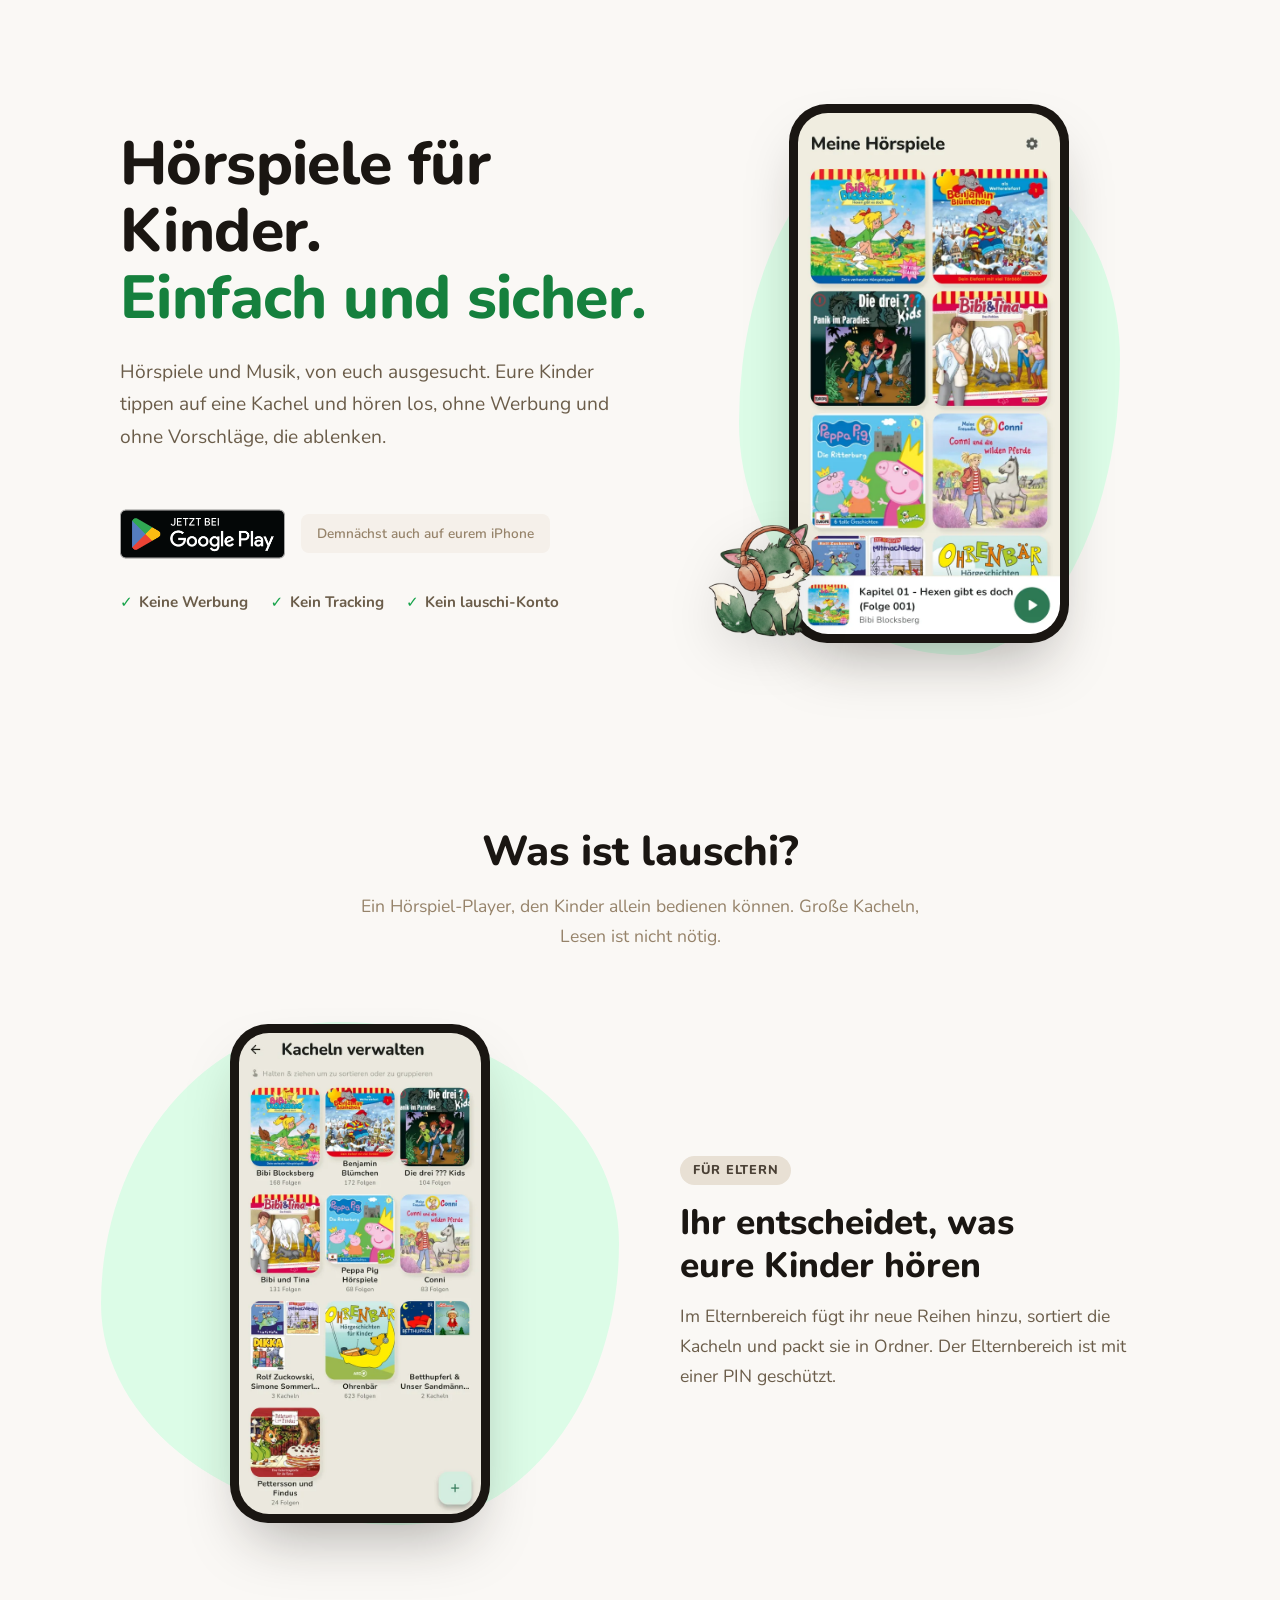
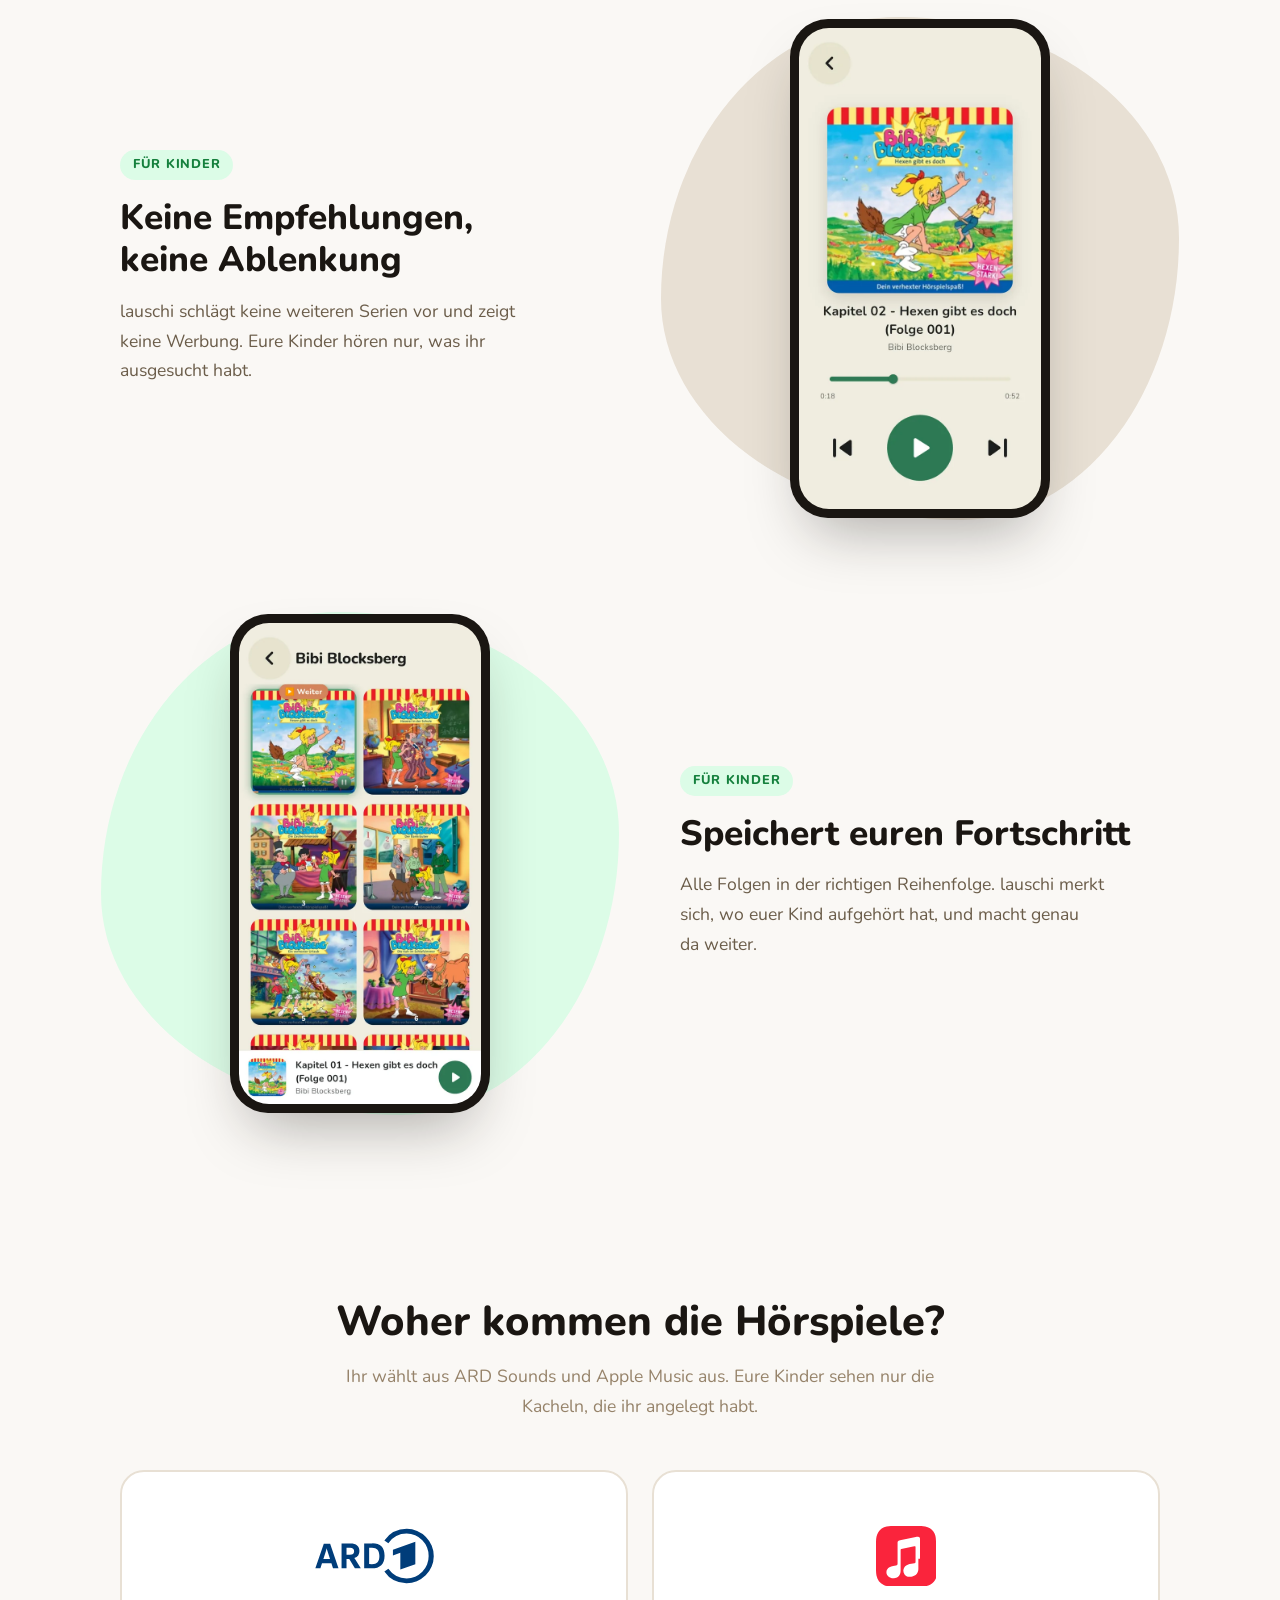
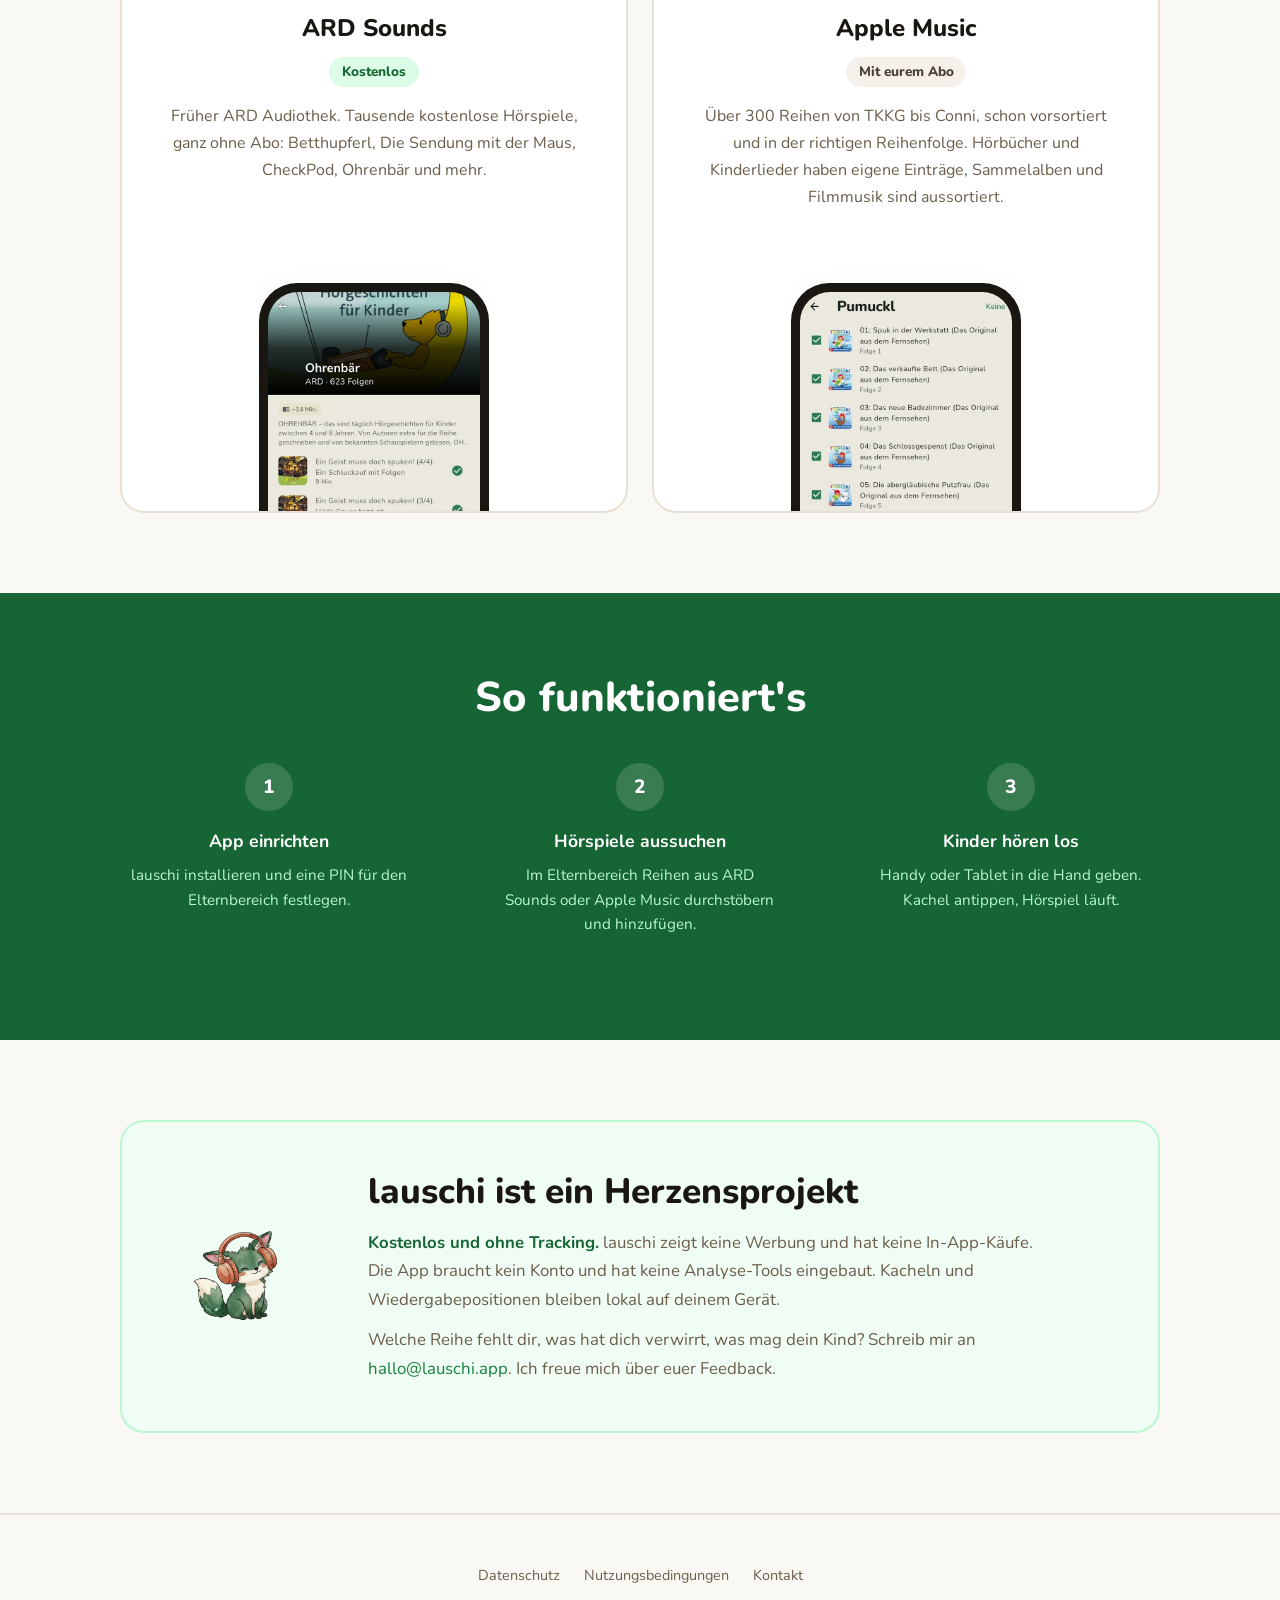
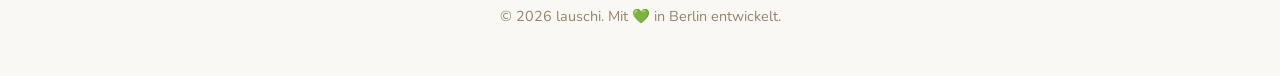
==== index.html @ b50eeb30 "Match the meta descriptions to the new hero text" ====
<!DOCTYPE html>
<html lang="de">
<head>
  <meta charset="UTF-8">
  <meta name="viewport" content="width=device-width, initial-scale=1.0">
  <meta name="color-scheme" content="light">
  <title>lauschi - Hörspiel-Player für Kinder</title>
  <meta name="description" content="lauschi ist ein Hörspiel- und Musik-Player für Kinder. Hörspiele und Musik aus ARD Sounds (früher ARD Audiothek) und Apple Music, von euch ausgesucht. Eure Kinder tippen auf eine Kachel und hören los, ohne Werbung und ohne Vorschläge, die ablenken.">
  <meta property="og:title" content="lauschi - Hörspiel-Player für Kinder">
  <meta property="og:description" content="Hörspiele und Musik, von euch ausgesucht. Eure Kinder tippen auf eine Kachel und hören los.">
  <meta property="og:image" content="https://lauschi.app/mascot.png">
  <link rel="icon" href="favicon.svg" type="image/svg+xml">
  <link rel="preload" href="/fonts/nunito-latin.woff2" as="font" type="font/woff2" crossorigin>
  <style>
    /* Nunito (SIL Open Font License), self-hosted so no request goes to Google. */
    @font-face {
      font-family: 'Nunito';
      font-style: normal;
      font-weight: 400 800;
      font-display: swap;
      src: url(/fonts/nunito-latin-ext.woff2) format('woff2');
      unicode-range: U+0100-02BA, U+02BD-02C5, U+02C7-02CC, U+02CE-02D7, U+02DD-02FF, U+0304, U+0308, U+0329, U+1D00-1DBF, U+1E00-1E9F, U+1EF2-1EFF, U+2020, U+20A0-20AB, U+20AD-20C4, U+2113, U+2C60-2C7F, U+A720-A7FF;
    }
    @font-face {
      font-family: 'Nunito';
      font-style: normal;
      font-weight: 400 800;
      font-display: swap;
      src: url(/fonts/nunito-latin.woff2) format('woff2');
      unicode-range: U+0000-00FF, U+0131, U+0152-0153, U+02BB-02BC, U+02C6, U+02DA, U+02DC, U+0304, U+0308, U+0329, U+2000-206F, U+20AC, U+2122, U+2191, U+2193, U+2212, U+2215, U+FEFF, U+FFFD;
    }
  </style>
  <style>
    :root {
      --green-50: #f0fdf4;
      --green-100: #dcfce7;
      --green-200: #bbf7d0;
      --green-500: #22c55e;
      --green-600: #16a34a;
      --green-700: #15803d;
      --green-800: #166534;
      --green-900: #14532d;
      --sand-50: #faf8f5;
      --sand-100: #f5f0ea;
      --sand-200: #e8e0d4;
      --sand-300: #d4c8b8;
      --sand-400: #b8a890;
      --sand-500: #96836a;
      --sand-600: #6b5d4a;
      --sand-700: #4a4035;
      --sand-800: #2d2620;
      --sand-900: #1a1612;
      --accent: #c47a4a;
      --font: 'Nunito', system-ui, sans-serif;
      --max-w: 68rem;
      --space-sm: 1rem;
      --space-md: 1.5rem;
      --space-lg: 3rem;
      --space-xl: 5rem;
      --space-2xl: 8rem;
      --radius-card: 24px;
      --shadow-phone: 0 30px 60px -20px rgba(26, 22, 18, 0.35);
    }

    *, *::before, *::after { box-sizing: border-box; margin: 0; padding: 0; }
    html { scroll-behavior: smooth; }

    @media (prefers-reduced-motion: reduce) {
      html { scroll-behavior: auto; }
      *, *::before, *::after { transition-duration: 0.01ms !important; animation: none !important; }
    }

    body {
      font-family: var(--font);
      color: var(--sand-800);
      background: var(--sand-50);
      line-height: 1.7;
      -webkit-font-smoothing: antialiased;
      overflow-x: hidden;
    }

    h1, h2, h3 { text-wrap: balance; }
    p, li { text-wrap: pretty; }
    a { color: var(--green-700); text-decoration: none; }
    a:hover { text-decoration: underline; }
    a:focus-visible { outline: 3px solid var(--green-500); outline-offset: 3px; border-radius: 8px; }

    section {
      max-width: var(--max-w);
      margin-inline: auto;
      padding: var(--space-xl) var(--space-md);
    }
    section > h2, .centered > h2, .how-section h2 {
      font-size: clamp(1.8rem, 4vw, 2.6rem);
      line-height: 1.2;
      color: var(--sand-900);
      margin-block-end: var(--space-sm);
      font-weight: 800;
    }
    .subtitle {
      color: var(--sand-500);
      font-size: 1.1rem;
      max-inline-size: 38rem;
      margin-block-end: var(--space-lg);
    }
    .centered { text-align: center; }
    .centered .subtitle { margin-inline: auto; }

    /* --- PHONE --- */
    /* A screenshot in a dark bezel, sitting on a soft blob in the palette. */
    .shot {
      position: relative;
      display: grid;
      place-items: center;
      padding-block: var(--space-md);
    }
    .shot::before {
      content: '';
      position: absolute;
      inset: 4% -4%;
      background: var(--blob, var(--green-100));
      border-radius: 46% 54% 42% 58% / 56% 44% 56% 44%;
    }
    .phone {
      position: relative;
      width: var(--phone-w, 260px);
      padding: 9px;
      background: var(--sand-900);
      border-radius: 38px;
      box-shadow: var(--shadow-phone);
    }
    .phone img {
      display: block;
      width: 100%;
      height: auto;
      border-radius: 30px;
    }

    /* --- HERO --- */
    .hero {
      max-width: var(--max-w);
      margin-inline: auto;
      padding: var(--space-xl) var(--space-md);
      display: grid;
      grid-template-columns: 1.15fr 1fr;
      gap: var(--space-lg);
      align-items: center;
    }
    .hero-text h1 {
      font-size: clamp(2.4rem, 5.5vw, 3.8rem);
      line-height: 1.1;
      color: var(--sand-900);
      margin-block-end: var(--space-md);
      font-weight: 800;
      letter-spacing: -0.01em;
    }
    .hero-text h1 em {
      font-style: normal;
      color: var(--green-700);
    }
    .hero-text p {
      font-size: 1.2rem;
      color: var(--sand-600);
      max-inline-size: 32rem;
      margin-block-end: var(--space-lg);
    }
    .hero-actions {
      display: flex;
      gap: var(--space-sm);
      flex-wrap: wrap;
      align-items: center;
    }
    .store-badge img { height: 64px; display: block; }
    .badge-coming {
      display: inline-flex;
      align-items: center;
      padding: 0.5rem 1rem;
      border-radius: 8px;
      background: var(--sand-100);
      color: var(--sand-500);
      font-size: 0.85rem;
      font-weight: 600;
    }
    .trust {
      display: flex;
      flex-wrap: wrap;
      gap: 0.4rem 1.4rem;
      list-style: none;
      margin-block-start: var(--space-md);
      font-size: 0.95rem;
      font-weight: 700;
      color: var(--sand-600);
    }
    .trust li::before {
      content: '✓';
      color: var(--green-600);
      margin-inline-end: 0.4rem;
      font-weight: 800;
    }
    .hero-visual {
      --phone-w: 280px;
      justify-self: center;
      position: relative;
    }
    .hero-visual .shot::before { inset: 8% -18% 2%; }
    .hero-mascot {
      position: absolute;
      width: 190px;
      left: -110px;
      bottom: -10px;
      filter: drop-shadow(0 16px 24px rgba(0,0,0,0.12));
    }

    /* --- FEATURE ROWS --- */
    .rows { display: grid; gap: var(--space-lg); }
    .row {
      display: grid;
      grid-template-columns: 1fr 1fr;
      gap: var(--space-xl);
      align-items: center;
    }
    .row:nth-child(even) .shot { order: 2; }
    .row:nth-child(2) { --blob: var(--sand-200); }
    .tag {
      display: inline-block;
      font-size: 0.8rem;
      font-weight: 800;
      letter-spacing: 0.06em;
      text-transform: uppercase;
      color: var(--green-700);
      background: var(--green-100);
      padding: 0.25rem 0.8rem;
      border-radius: 50px;
      margin-block-end: var(--space-sm);
    }
    .tag.parents { color: var(--sand-700); background: var(--sand-200); }
    .row h3 {
      font-size: clamp(1.6rem, 3.2vw, 2.2rem);
      line-height: 1.2;
      font-weight: 800;
      color: var(--sand-900);
      margin-block-end: var(--space-sm);
    }
    .row p {
      font-size: 1.1rem;
      color: var(--sand-600);
      max-inline-size: 28rem;
    }

    @supports (animation-timeline: view()) {
      @media (prefers-reduced-motion: no-preference) {
        .row .phone {
          animation: rise linear both;
          animation-timeline: view();
          animation-range: entry 0% cover 35%;
        }
        @keyframes rise {
          from { opacity: 0; transform: translateY(60px) rotate(var(--tilt, -3deg)); }
          to { opacity: 1; transform: none; }
        }
        .row:nth-child(even) .phone { --tilt: 3deg; }
      }
    }

    /* --- SOURCES --- */
    .sources {
      display: grid;
      grid-template-columns: repeat(auto-fit, minmax(min(100%, 22rem), 1fr));
      gap: var(--space-md);
    }
    .source {
      display: flex;
      flex-direction: column;
      align-items: center;
      text-align: center;
      background: white;
      border: 2px solid var(--sand-200);
      border-radius: var(--radius-card);
      padding: var(--space-lg) var(--space-md) 0;
      overflow: hidden;
      transition: border-color 0.2s, box-shadow 0.2s;
    }
    .source:hover {
      border-color: var(--green-200);
      box-shadow: 0 12px 32px rgba(0,0,0,0.05);
    }
    .source-logo {
      height: 72px;
      display: grid;
      place-items: center;
      margin-block-end: var(--space-sm);
    }
    .source h3 {
      font-size: 1.5rem;
      font-weight: 800;
      color: var(--sand-900);
      margin-block-end: 0.5rem;
    }
    .pill {
      display: inline-block;
      font-size: 0.85rem;
      font-weight: 800;
      padding: 0.2rem 0.8rem;
      border-radius: 50px;
      margin-block-end: var(--space-sm);
      color: var(--green-800);
      background: var(--green-100);
    }
    .pill.subscription { color: var(--sand-700); background: var(--sand-100); }
    .source p {
      color: var(--sand-600);
      max-inline-size: 26rem;
    }
    /* The top of a phone peeks out of the card's bottom edge. */
    .peek {
      --phone-w: 230px;
      margin-block-start: auto;
      padding-block-start: var(--space-lg);
      height: 300px;
      overflow: hidden;
    }
    .peek .phone {
      border-radius: 38px 38px 0 0;
      padding-block-end: 0;
      transform: translateY(24px);
      transition: transform 0.35s cubic-bezier(.2,.8,.2,1);
    }
    .peek .phone img { border-radius: 30px 30px 0 0; }
    .source:hover .peek .phone { transform: translateY(0); }

    /* --- HOW IT WORKS --- */
    .how-section {
      background: var(--green-800);
      color: var(--green-100);
      padding: var(--space-xl) var(--space-md);
    }
    .how-section .inner {
      max-width: var(--max-w);
      margin-inline: auto;
    }
    .how-section h2 { color: white; }
    .how-section .subtitle { color: var(--green-200); }
    .steps {
      display: grid;
      grid-template-columns: repeat(auto-fit, minmax(min(100%, 14rem), 1fr));
      gap: var(--space-md);
      list-style: none;
    }
    .step {
      text-align: center;
      padding: var(--space-md);
    }
    .step-number {
      display: inline-flex;
      align-items: center;
      justify-content: center;
      width: 48px;
      height: 48px;
      border-radius: 50%;
      background: rgba(255,255,255,0.15);
      color: white;
      font-weight: 800;
      font-size: 1.2rem;
      margin-block-end: var(--space-sm);
    }
    .step h3 {
      color: white;
      font-size: 1.1rem;
      font-weight: 700;
      margin-block-end: 0.4rem;
    }
    .step p {
      font-size: 0.95rem;
      color: var(--green-200);
      line-height: 1.6;
    }

    /* --- CLOSING --- */
    .closing {
      display: grid;
      grid-template-columns: auto 1fr;
      gap: var(--space-lg);
      align-items: center;
      background: var(--green-50);
      border: 2px solid var(--green-200);
      border-radius: var(--radius-card);
      padding: var(--space-lg);
    }
    .closing img { width: 150px; height: auto; }
    .closing h2 {
      font-size: clamp(1.6rem, 3.5vw, 2.2rem);
      line-height: 1.2;
      font-weight: 800;
      color: var(--sand-900);
      margin-block-end: var(--space-sm);
    }
    .closing p {
      color: var(--sand-600);
      font-size: 1.05rem;
      max-inline-size: 42rem;
    }
    .closing p + p { margin-block-start: 0.75rem; }
    .closing strong { color: var(--green-800); }

    /* --- FOOTER --- */
    footer {
      border-block-start: 2px solid var(--sand-200);
      padding: var(--space-lg) var(--space-md);
      text-align: center;
      color: var(--sand-500);
      font-size: 0.9rem;
    }
    footer a { color: var(--sand-600); }
    footer .footer-links {
      display: flex;
      justify-content: center;
      gap: var(--space-md);
      margin-block-end: var(--space-sm);
      flex-wrap: wrap;
    }

    /* --- RESPONSIVE --- */
    @media (max-width: 820px) {
      .hero {
        grid-template-columns: 1fr;
        padding-block: var(--space-lg);
        text-align: center;
      }
      .hero-text p { margin-inline: auto; }
      .hero-actions, .trust { justify-content: center; }
      .hero-visual { --phone-w: 220px; }
      .hero-mascot { width: 120px; left: -64px; }
      .row { grid-template-columns: 1fr; gap: var(--space-md); text-align: center; }
      .row .shot, .row:nth-child(even) .shot { order: 0; --phone-w: 220px; }
      .row p { margin-inline: auto; }
      .closing { grid-template-columns: 1fr; justify-items: center; text-align: center; gap: var(--space-md); padding: var(--space-md); }
      .closing img { width: 110px; }
    }
  </style>
</head>
<body>

<header class="hero">
  <div class="hero-text">
    <h1>Hörspiele für Kinder.<br><em>Einfach und sicher.</em></h1>
    <p>
      Hörspiele und Musik, von euch ausgesucht. Eure Kinder tippen auf eine
      Kachel und hören los, ohne Werbung und ohne Vorschläge, die ablenken.
    </p>
    <div class="hero-actions">
      <a href="https://play.google.com/store/apps/details?id=app.lauschi.lauschi" class="store-badge" aria-label="lauschi bei Google Play herunterladen">
        <img src="google-play-badge.png" alt="Jetzt bei Google Play">
      </a>
      <span class="badge-coming">Demnächst auch auf eurem iPhone</span>
    </div>
    <ul class="trust">
      <li>Keine Werbung</li>
      <li>Kein Tracking</li>
      <li>Kein lauschi-Konto</li>
    </ul>
  </div>
  <div class="hero-visual">
    <div class="shot">
      <div class="phone">
        <img src="screenshots/01_home.webp" width="600" height="1192" alt="Die Kinderansicht von lauschi: große, bunte Kacheln mit Hörspiel-Covern">
      </div>
    </div>
    <img class="hero-mascot" src="mascot.png" alt="lauschi, ein kleiner grüner Fuchs mit Kopfhörern">
  </div>
</header>

<main>

<section>
  <div class="centered">
    <h2>Was ist lauschi?</h2>
    <p class="subtitle">
      Ein Hörspiel-Player, den Kinder allein bedienen können. Große Kacheln,
      Lesen ist nicht nötig.
    </p>
  </div>
  <div class="rows">
    <article class="row">
      <div class="shot">
        <div class="phone">
          <img src="screenshots/04_tiles.webp" width="600" height="1192" loading="lazy" alt="Der Elternbereich: Kacheln verwalten und in Ordner packen">
        </div>
      </div>
      <div>
        <span class="tag parents">Für Eltern</span>
        <h3>Ihr entscheidet, was eure Kinder hören</h3>
        <p>Im Elternbereich fügt ihr neue Reihen hinzu, sortiert die Kacheln und packt sie in Ordner. Der Elternbereich ist mit einer PIN geschützt.</p>
      </div>
    </article>
    <article class="row">
      <div class="shot">
        <div class="phone">
          <img src="screenshots/03_player.webp" width="600" height="1192" loading="lazy" alt="Der Player mit großem Cover und drei Knöpfen">
        </div>
      </div>
      <div>
        <span class="tag">Für Kinder</span>
        <h3>Keine Empfehlungen, keine Ablenkung</h3>
        <p>lauschi schlägt keine weiteren Serien vor und zeigt keine Werbung. Eure Kinder hören nur, was ihr ausgesucht habt.</p>
      </div>
    </article>
    <article class="row">
      <div class="shot">
        <div class="phone">
          <img src="screenshots/02_series.webp" width="600" height="1192" loading="lazy" alt="Die Folgen einer Reihe, in der richtigen Reihenfolge">
        </div>
      </div>
      <div>
        <span class="tag">Für Kinder</span>
        <h3>Speichert euren Fortschritt</h3>
        <p>Alle Folgen in der richtigen Reihenfolge. lauschi merkt sich, wo euer Kind aufgehört hat, und macht genau da weiter.</p>
      </div>
    </article>
  </div>
</section>

<section>
  <div class="centered">
    <h2>Woher kommen die Hörspiele?</h2>
    <p class="subtitle">
      Ihr wählt aus ARD Sounds und Apple Music aus. Eure Kinder sehen nur die Kacheln, die ihr angelegt habt.
    </p>
  </div>
  <div class="sources">
    <article class="source">
      <div class="source-logo"><img src="icons/ard-sounds.svg" alt="" width="130" height="72"></div>
      <h3>ARD Sounds</h3>
      <span class="pill">Kostenlos</span>
      <p>Früher ARD Audiothek. Tausende kostenlose Hörspiele, ganz ohne Abo: Betthupferl, Die Sendung mit der Maus, CheckPod, Ohrenbär und mehr.</p>
      <div class="peek">
        <div class="phone">
          <img src="screenshots/06_ard.webp" width="600" height="1192" loading="lazy" alt="Eine Sendung aus ARD Sounds mit ihren Folgen">
        </div>
      </div>
    </article>
    <article class="source">
      <div class="source-logo"><img src="icons/apple-music.svg" alt="" width="60" height="60"></div>
      <h3>Apple Music</h3>
      <span class="pill subscription">Mit eurem Abo</span>
      <p>Über 300 Reihen von TKKG bis Conni, schon vorsortiert und in der richtigen Reihenfolge. Hörbücher und Kinderlieder haben eigene Einträge, Sammelalben und Filmmusik sind aussortiert.</p>
      <div class="peek">
        <div class="phone">
          <img src="screenshots/05_detail.webp" width="600" height="1192" loading="lazy" alt="Pumuckl aus dem Katalog, alle Folgen schon nummeriert">
        </div>
      </div>
    </article>
  </div>
</section>

<div class="how-section">
  <div class="inner centered">
    <h2>So funktioniert's</h2>
    <ol class="steps">
      <li class="step">
        <div class="step-number">1</div>
        <h3>App einrichten</h3>
        <p>lauschi installieren und eine PIN für den Elternbereich festlegen.</p>
      </li>
      <li class="step">
        <div class="step-number">2</div>
        <h3>Hörspiele aussuchen</h3>
        <p>Im Elternbereich Reihen aus ARD Sounds oder Apple Music durchstöbern und hinzufügen.</p>
      </li>
      <li class="step">
        <div class="step-number">3</div>
        <h3>Kinder hören los</h3>
        <p>Handy oder Tablet in die Hand geben. Kachel antippen, Hörspiel läuft.</p>
      </li>
    </ol>
  </div>
</div>

<section>
  <div class="closing">
    <img src="mascot.png" alt="" width="150" height="150" loading="lazy">
    <div>
      <h2>lauschi ist ein Herzensprojekt</h2>
      <p>
        <strong>Kostenlos und ohne Tracking.</strong> lauschi zeigt keine Werbung
        und hat keine In-App-Käufe. Die App braucht kein Konto und hat keine
        Analyse-Tools eingebaut. Kacheln und Wiedergabepositionen bleiben lokal
        auf deinem Gerät.
      </p>
      <p>
        Welche Reihe fehlt dir, was hat dich verwirrt, was mag dein Kind?
        Schreib mir an <a href="mailto:hallo@lauschi.app?subject=Feedback%20zu%20lauschi">hallo@lauschi.app</a>.
        Ich freue mich über euer Feedback.
      </p>
    </div>
  </div>
</section>

</main>

<footer>
  <div class="footer-links">
    <a href="/privacy">Datenschutz</a>
    <a href="/terms">Nutzungsbedingungen</a>
    <a href="mailto:hallo@lauschi.app">Kontakt</a>
  </div>
  <p>&copy; 2026 lauschi. Mit 💚 in Berlin entwickelt.</p>
</footer>

</body>
</html>
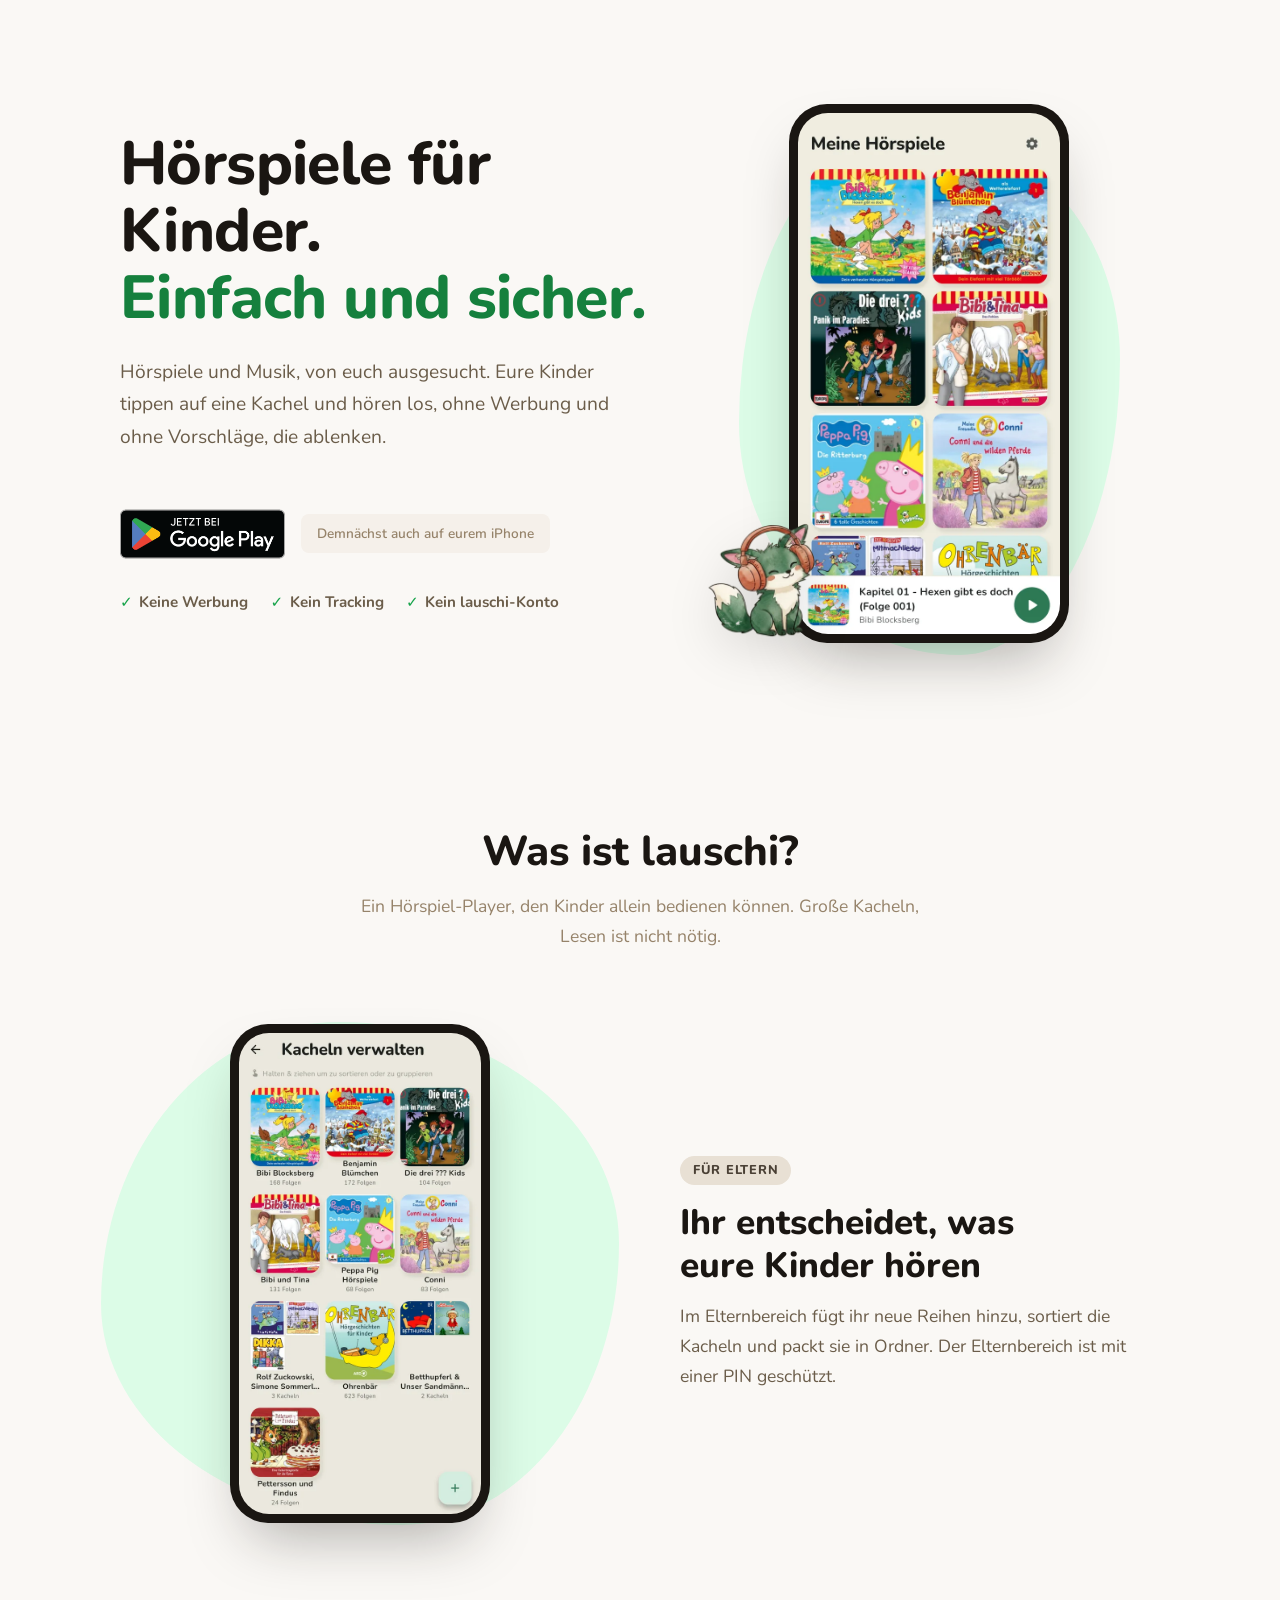
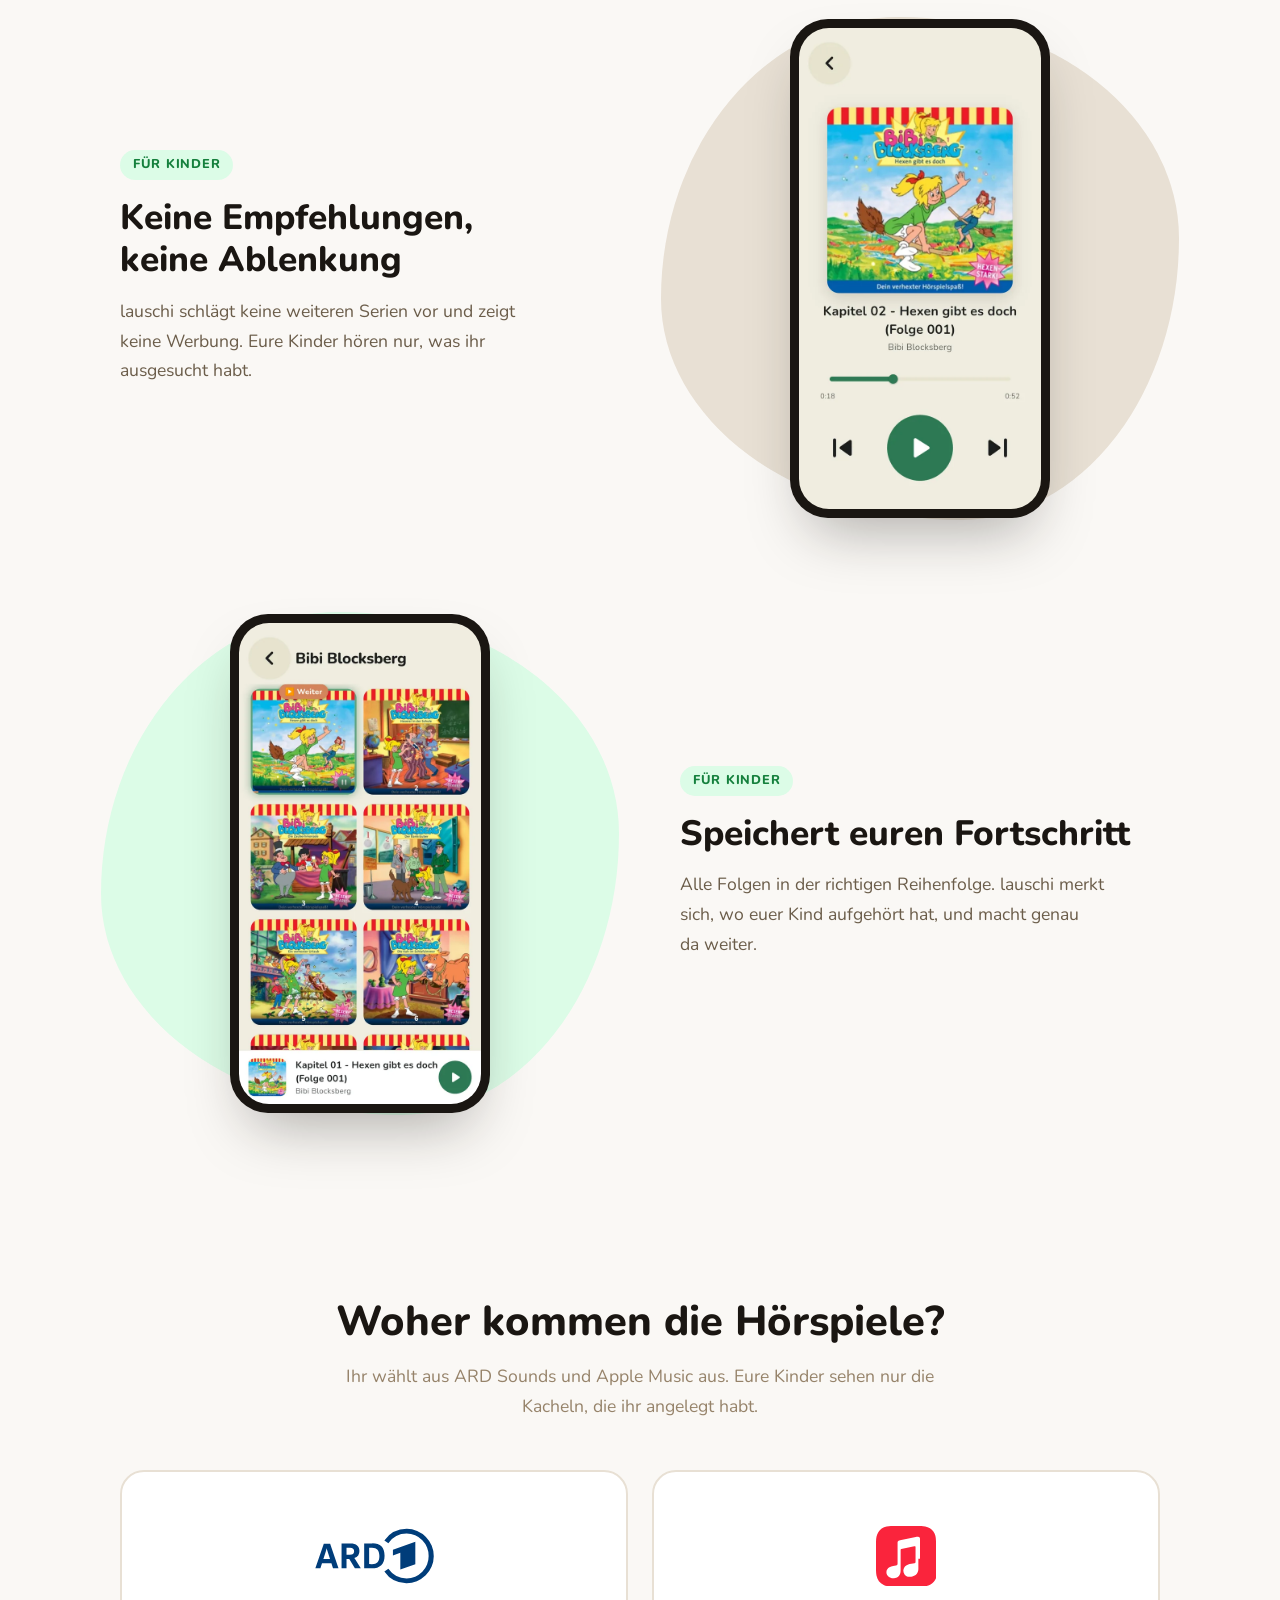
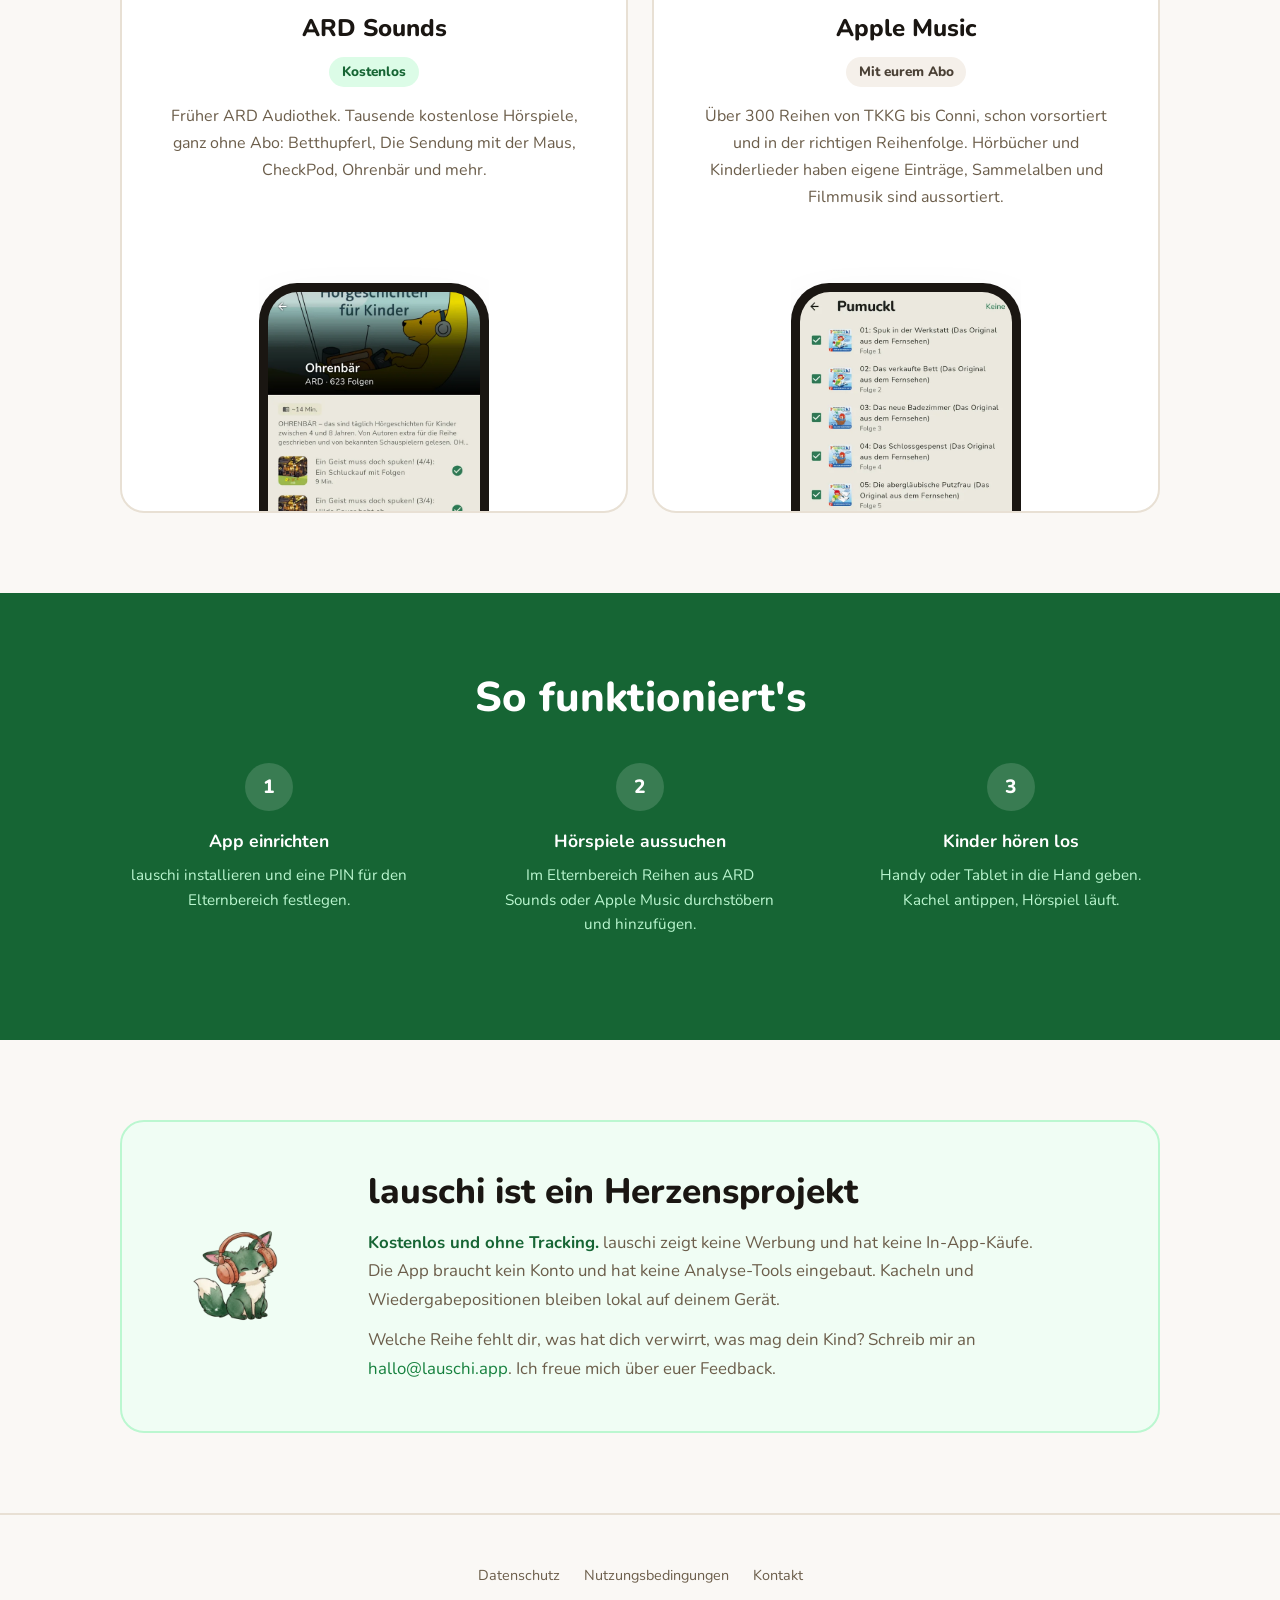
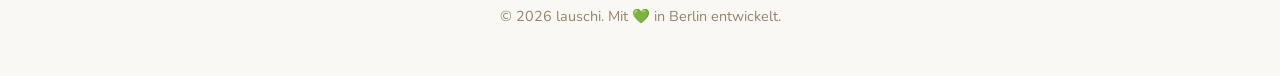
==== commit ce7e8a71: "perf: Serve a 400px WebP mascot and give images their dimensions The mascot was the 1024px PNG at 49" ====
--- a/index.html
+++ b/index.html
@@ -206,6 +206,7 @@
     .hero-mascot {
       position: absolute;
       width: 190px;
+      height: auto;
       left: -110px;
       bottom: -10px;
       filter: drop-shadow(0 16px 24px rgba(0,0,0,0.12));
@@ -449,7 +450,7 @@
     </p>
     <div class="hero-actions">
       <a href="https://play.google.com/store/apps/details?id=app.lauschi.lauschi" class="store-badge" aria-label="lauschi bei Google Play herunterladen">
-        <img src="google-play-badge.png" alt="Jetzt bei Google Play">
+        <img src="google-play-badge.png" width="165" height="64" alt="Jetzt bei Google Play">
       </a>
       <span class="badge-coming">Demnächst auch auf eurem iPhone</span>
     </div>
@@ -462,10 +463,10 @@
   <div class="hero-visual">
     <div class="shot">
       <div class="phone">
-        <img src="screenshots/01_home.webp" width="600" height="1192" alt="Die Kinderansicht von lauschi: große, bunte Kacheln mit Hörspiel-Covern">
+        <img src="screenshots/01_home.webp" width="600" height="1192" fetchpriority="high" alt="Die Kinderansicht von lauschi: große, bunte Kacheln mit Hörspiel-Covern">
       </div>
     </div>
-    <img class="hero-mascot" src="mascot.png" alt="lauschi, ein kleiner grüner Fuchs mit Kopfhörern">
+    <img class="hero-mascot" src="mascot.webp" width="400" height="400" alt="lauschi, ein kleiner grüner Fuchs mit Kopfhörern">
   </div>
 </header>
 
@@ -577,7 +578,7 @@
 
 <section>
   <div class="closing">
-    <img src="mascot.png" alt="" width="150" height="150" loading="lazy">
+    <img src="mascot.webp" alt="" width="400" height="400" loading="lazy">
     <div>
       <h2>lauschi ist ein Herzensprojekt</h2>
       <p>
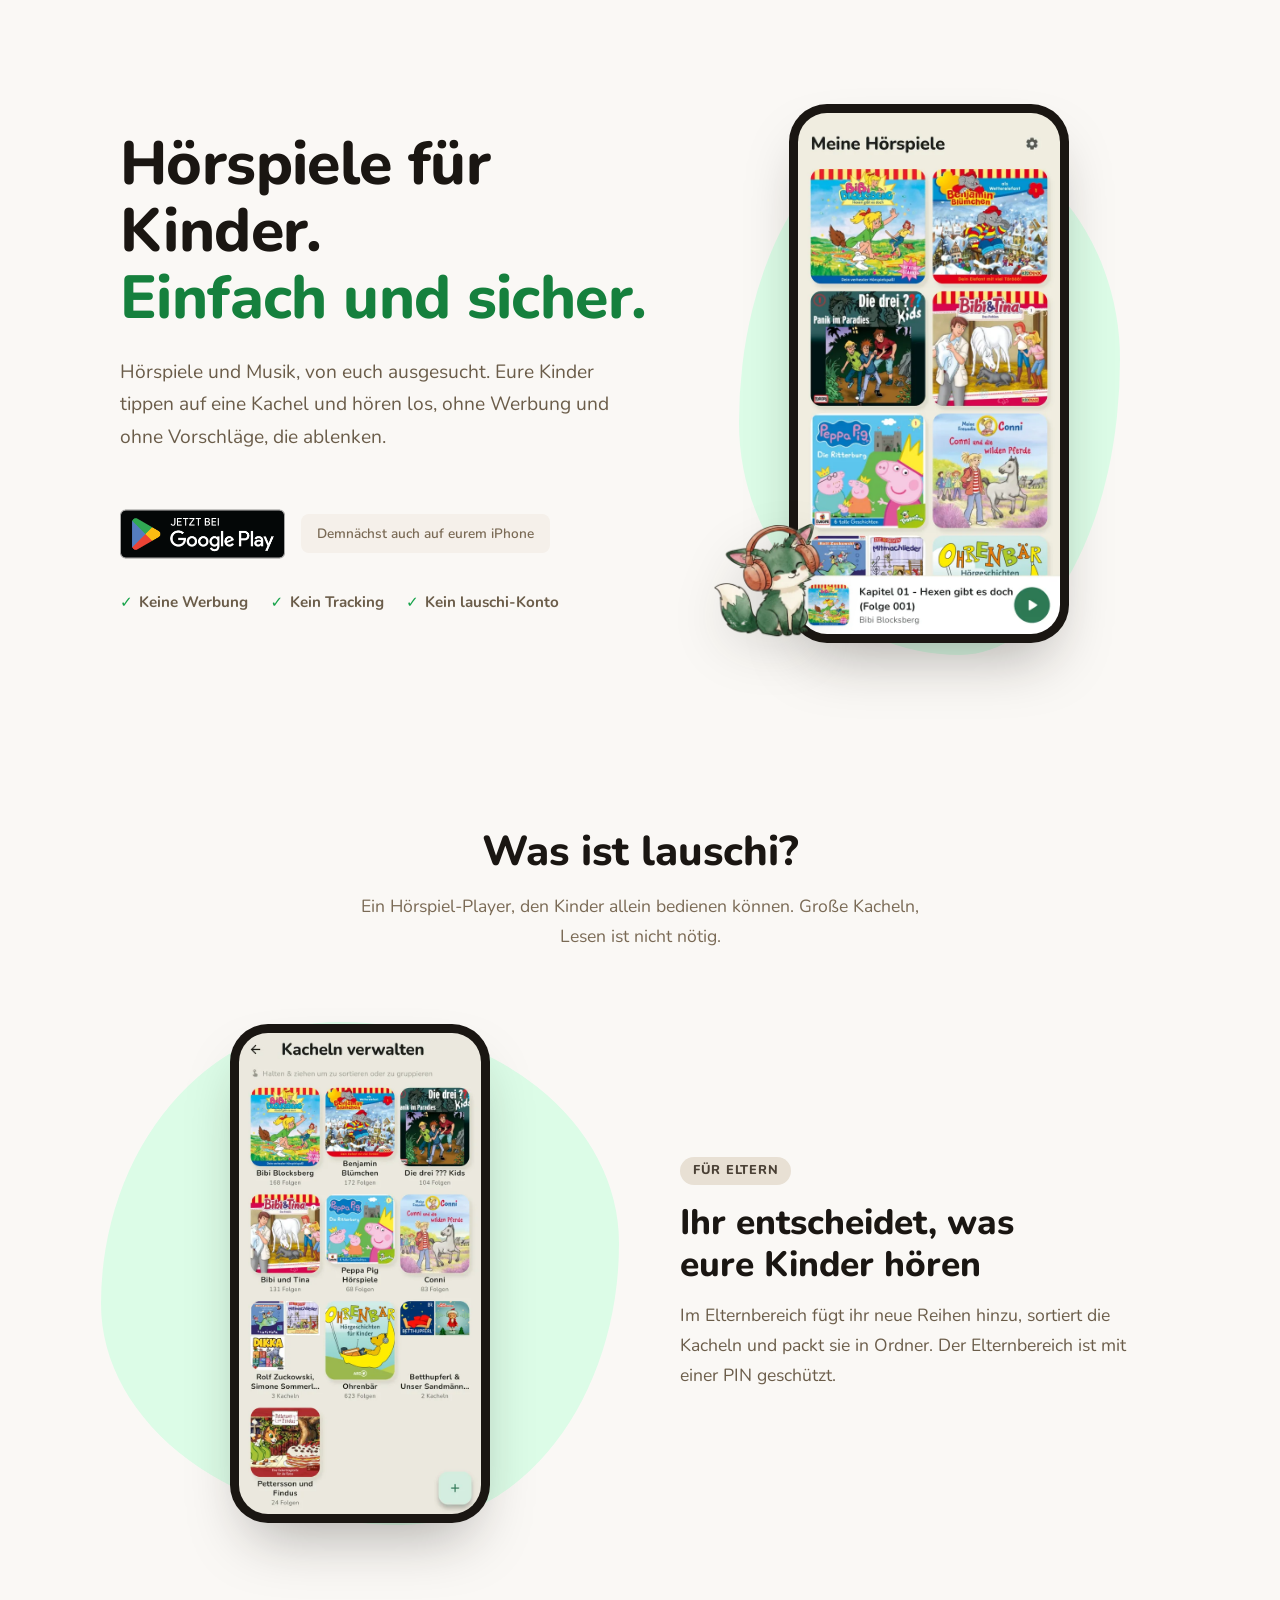
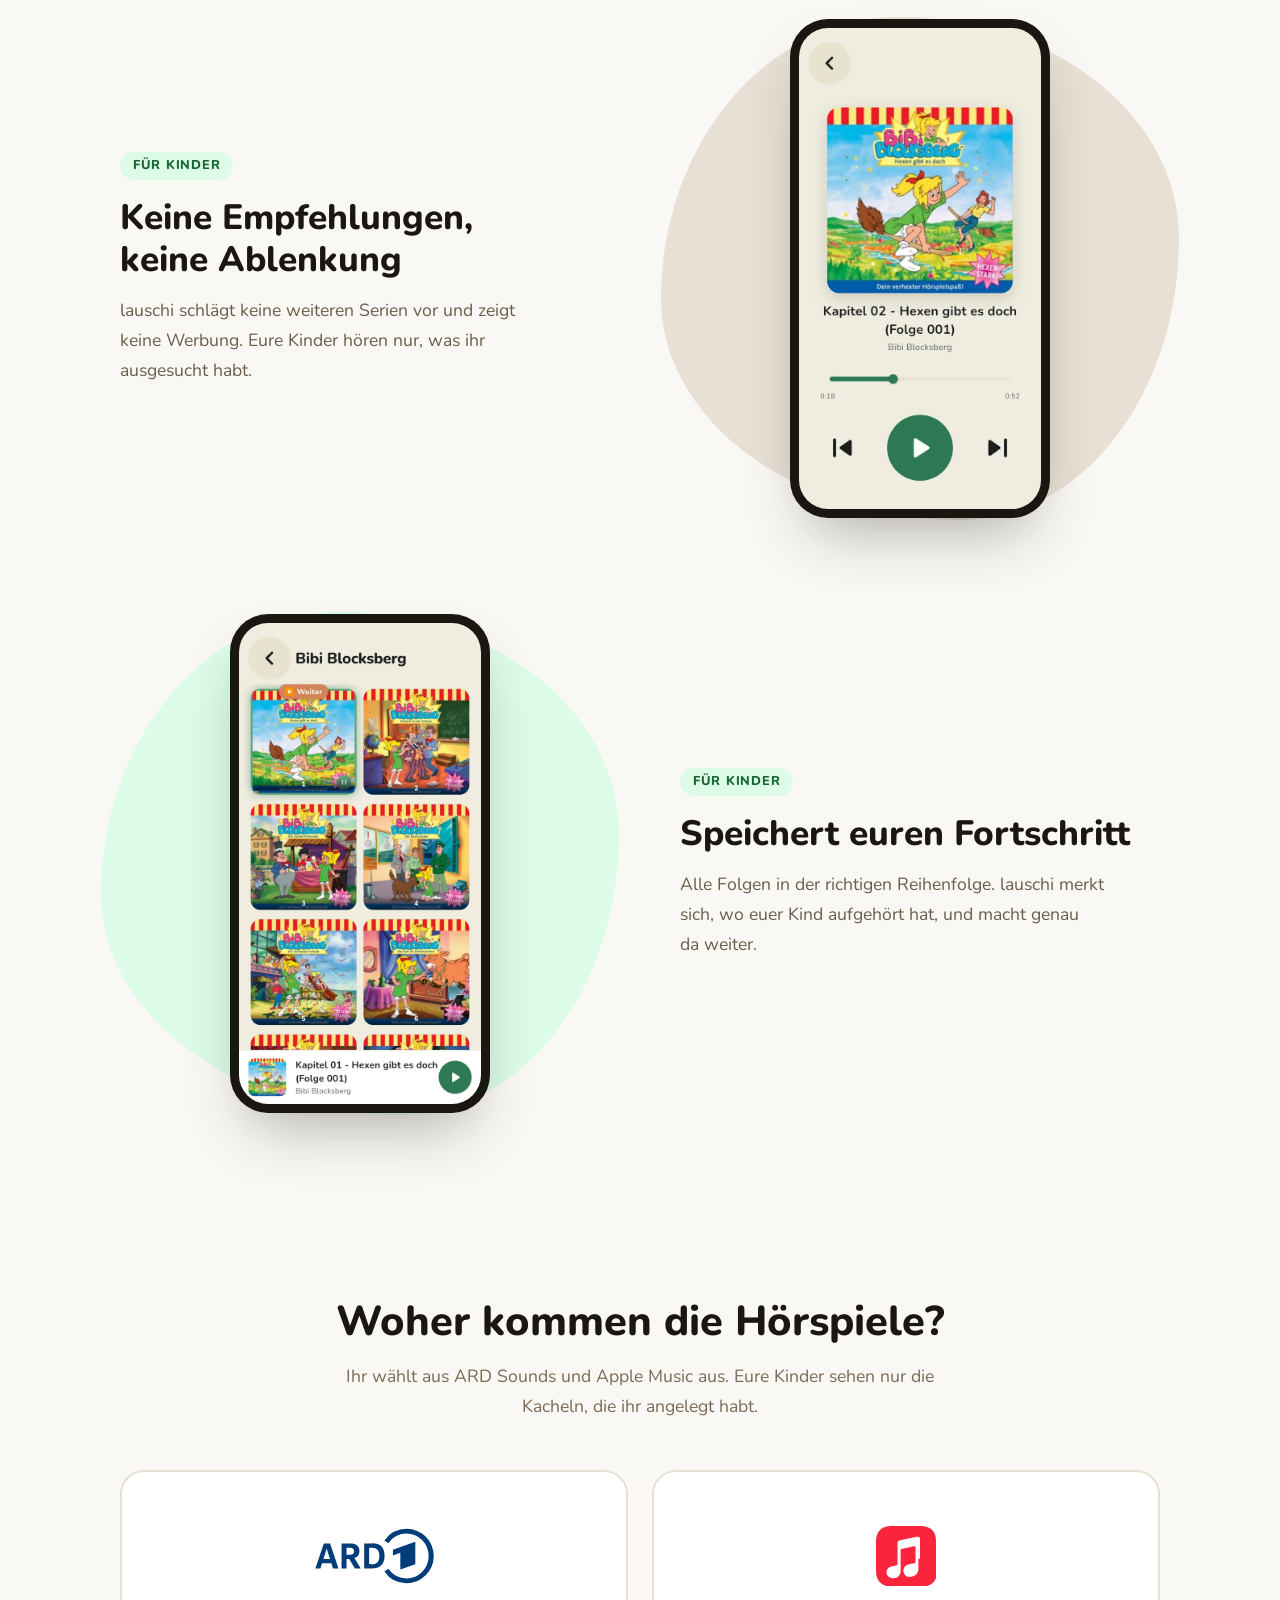
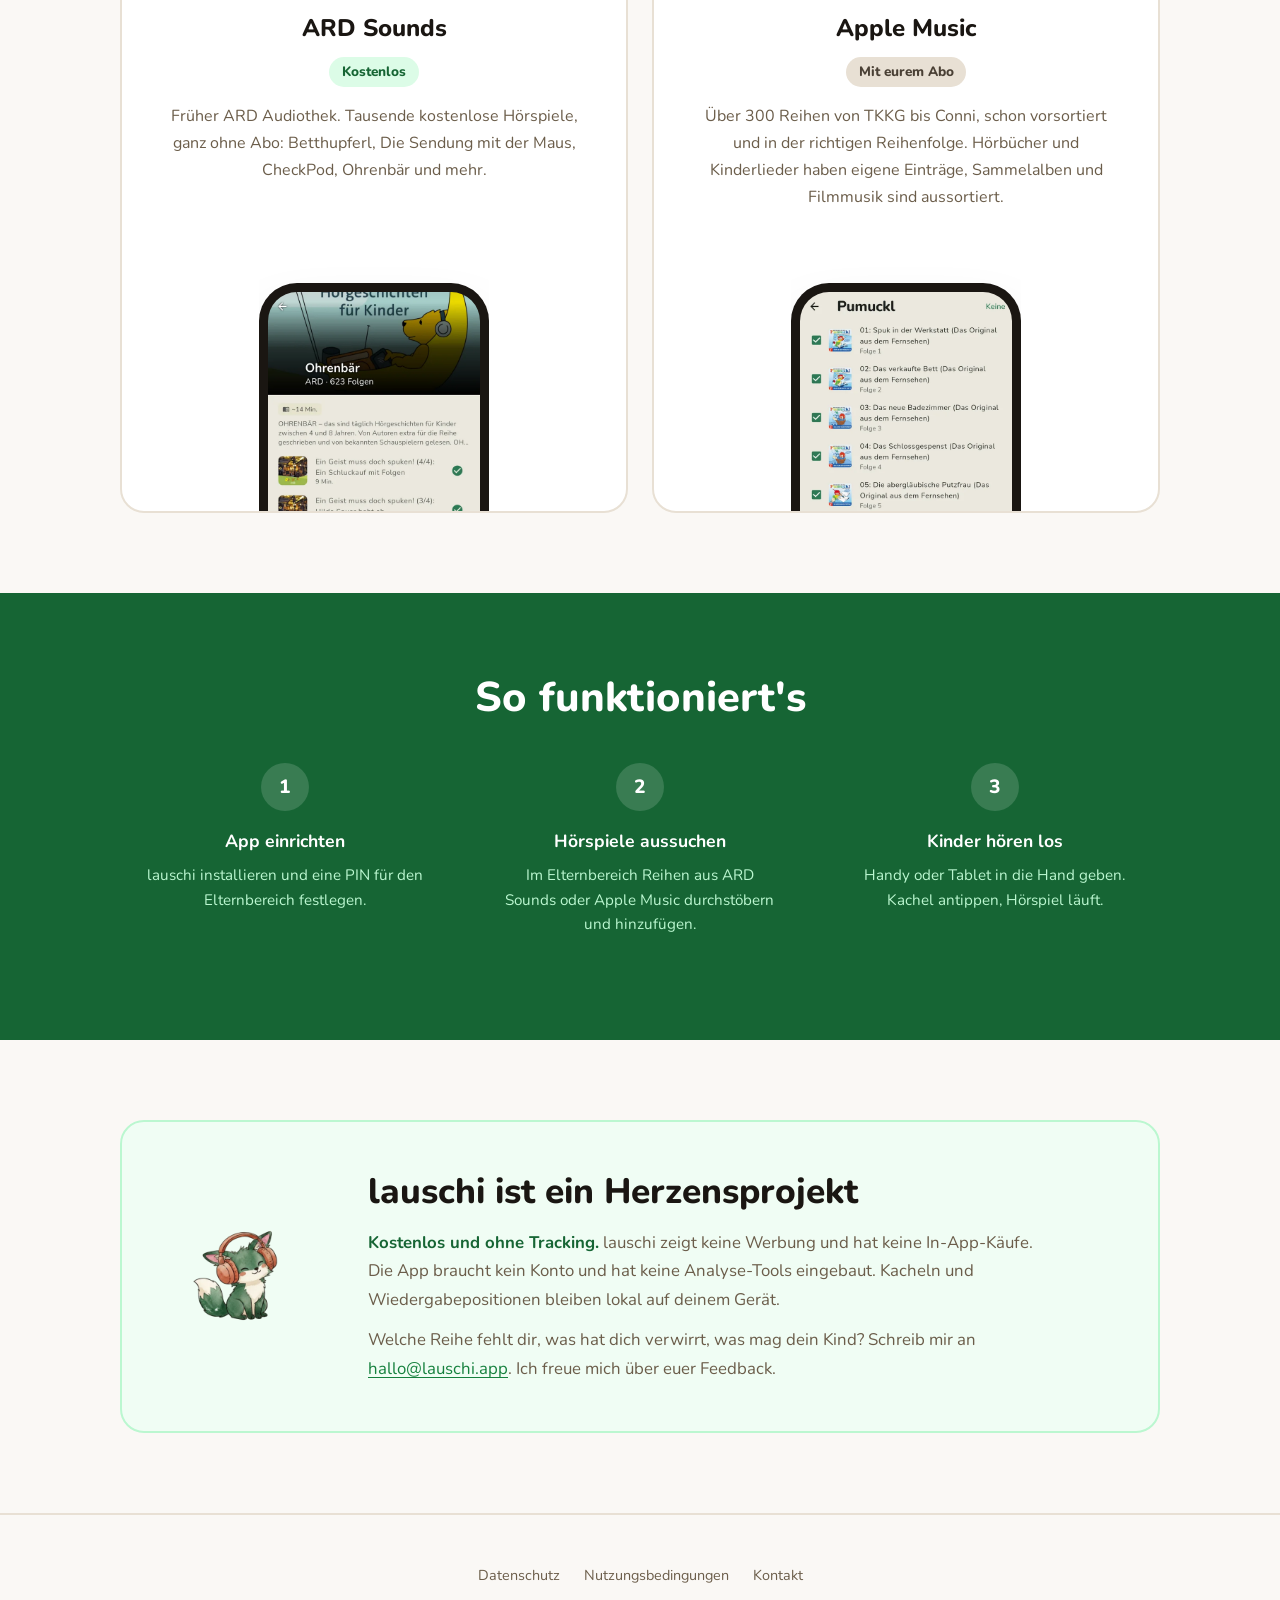
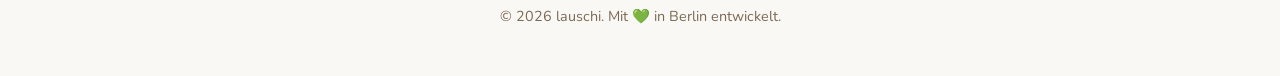
==== commit 763f8523: "refactor(css): Move the styles into one shared stylesheet All three pages carried their own copy of " ====
--- a/index.html
+++ b/index.html
@@ -9,439 +9,15 @@
   <meta property="og:title" content="lauschi - Hörspiel-Player für Kinder">
   <meta property="og:description" content="Hörspiele und Musik, von euch ausgesucht. Eure Kinder tippen auf eine Kachel und hören los.">
   <meta property="og:image" content="https://lauschi.app/mascot.png">
-  <link rel="icon" href="favicon.svg" type="image/svg+xml">
+  <link rel="icon" href="/favicon.svg" type="image/svg+xml">
   <link rel="preload" href="/fonts/nunito-latin.woff2" as="font" type="font/woff2" crossorigin>
-  <style>
-    /* Nunito (SIL Open Font License), self-hosted so no request goes to Google. */
-    @font-face {
-      font-family: 'Nunito';
-      font-style: normal;
-      font-weight: 400 800;
-      font-display: swap;
-      src: url(/fonts/nunito-latin-ext.woff2) format('woff2');
-      unicode-range: U+0100-02BA, U+02BD-02C5, U+02C7-02CC, U+02CE-02D7, U+02DD-02FF, U+0304, U+0308, U+0329, U+1D00-1DBF, U+1E00-1E9F, U+1EF2-1EFF, U+2020, U+20A0-20AB, U+20AD-20C4, U+2113, U+2C60-2C7F, U+A720-A7FF;
-    }
-    @font-face {
-      font-family: 'Nunito';
-      font-style: normal;
-      font-weight: 400 800;
-      font-display: swap;
-      src: url(/fonts/nunito-latin.woff2) format('woff2');
-      unicode-range: U+0000-00FF, U+0131, U+0152-0153, U+02BB-02BC, U+02C6, U+02DA, U+02DC, U+0304, U+0308, U+0329, U+2000-206F, U+20AC, U+2122, U+2191, U+2193, U+2212, U+2215, U+FEFF, U+FFFD;
-    }
-  </style>
-  <style>
-    :root {
-      --green-50: #f0fdf4;
-      --green-100: #dcfce7;
-      --green-200: #bbf7d0;
-      --green-500: #22c55e;
-      --green-600: #16a34a;
-      --green-700: #15803d;
-      --green-800: #166534;
-      --green-900: #14532d;
-      --sand-50: #faf8f5;
-      --sand-100: #f5f0ea;
-      --sand-200: #e8e0d4;
-      --sand-300: #d4c8b8;
-      --sand-400: #b8a890;
-      --sand-500: #96836a;
-      --sand-600: #6b5d4a;
-      --sand-700: #4a4035;
-      --sand-800: #2d2620;
-      --sand-900: #1a1612;
-      --accent: #c47a4a;
-      --font: 'Nunito', system-ui, sans-serif;
-      --max-w: 68rem;
-      --space-sm: 1rem;
-      --space-md: 1.5rem;
-      --space-lg: 3rem;
-      --space-xl: 5rem;
-      --space-2xl: 8rem;
-      --radius-card: 24px;
-      --shadow-phone: 0 30px 60px -20px rgba(26, 22, 18, 0.35);
-    }
-
-    *, *::before, *::after { box-sizing: border-box; margin: 0; padding: 0; }
-    html { scroll-behavior: smooth; }
-
-    @media (prefers-reduced-motion: reduce) {
-      html { scroll-behavior: auto; }
-      *, *::before, *::after { transition-duration: 0.01ms !important; animation: none !important; }
-    }
-
-    body {
-      font-family: var(--font);
-      color: var(--sand-800);
-      background: var(--sand-50);
-      line-height: 1.7;
-      -webkit-font-smoothing: antialiased;
-      overflow-x: hidden;
-    }
-
-    h1, h2, h3 { text-wrap: balance; }
-    p, li { text-wrap: pretty; }
-    a { color: var(--green-700); text-decoration: none; }
-    a:hover { text-decoration: underline; }
-    a:focus-visible { outline: 3px solid var(--green-500); outline-offset: 3px; border-radius: 8px; }
-
-    section {
-      max-width: var(--max-w);
-      margin-inline: auto;
-      padding: var(--space-xl) var(--space-md);
-    }
-    section > h2, .centered > h2, .how-section h2 {
-      font-size: clamp(1.8rem, 4vw, 2.6rem);
-      line-height: 1.2;
-      color: var(--sand-900);
-      margin-block-end: var(--space-sm);
-      font-weight: 800;
-    }
-    .subtitle {
-      color: var(--sand-500);
-      font-size: 1.1rem;
-      max-inline-size: 38rem;
-      margin-block-end: var(--space-lg);
-    }
-    .centered { text-align: center; }
-    .centered .subtitle { margin-inline: auto; }
-
-    /* --- PHONE --- */
-    /* A screenshot in a dark bezel, sitting on a soft blob in the palette. */
-    .shot {
-      position: relative;
-      display: grid;
-      place-items: center;
-      padding-block: var(--space-md);
-    }
-    .shot::before {
-      content: '';
-      position: absolute;
-      inset: 4% -4%;
-      background: var(--blob, var(--green-100));
-      border-radius: 46% 54% 42% 58% / 56% 44% 56% 44%;
-    }
-    .phone {
-      position: relative;
-      width: var(--phone-w, 260px);
-      padding: 9px;
-      background: var(--sand-900);
-      border-radius: 38px;
-      box-shadow: var(--shadow-phone);
-    }
-    .phone img {
-      display: block;
-      width: 100%;
-      height: auto;
-      border-radius: 30px;
-    }
-
-    /* --- HERO --- */
-    .hero {
-      max-width: var(--max-w);
-      margin-inline: auto;
-      padding: var(--space-xl) var(--space-md);
-      display: grid;
-      grid-template-columns: 1.15fr 1fr;
-      gap: var(--space-lg);
-      align-items: center;
-    }
-    .hero-text h1 {
-      font-size: clamp(2.4rem, 5.5vw, 3.8rem);
-      line-height: 1.1;
-      color: var(--sand-900);
-      margin-block-end: var(--space-md);
-      font-weight: 800;
-      letter-spacing: -0.01em;
-    }
-    .hero-text h1 em {
-      font-style: normal;
-      color: var(--green-700);
-    }
-    .hero-text p {
-      font-size: 1.2rem;
-      color: var(--sand-600);
-      max-inline-size: 32rem;
-      margin-block-end: var(--space-lg);
-    }
-    .hero-actions {
-      display: flex;
-      gap: var(--space-sm);
-      flex-wrap: wrap;
-      align-items: center;
-    }
-    .store-badge img { height: 64px; display: block; }
-    .badge-coming {
-      display: inline-flex;
-      align-items: center;
-      padding: 0.5rem 1rem;
-      border-radius: 8px;
-      background: var(--sand-100);
-      color: var(--sand-500);
-      font-size: 0.85rem;
-      font-weight: 600;
-    }
-    .trust {
-      display: flex;
-      flex-wrap: wrap;
-      gap: 0.4rem 1.4rem;
-      list-style: none;
-      margin-block-start: var(--space-md);
-      font-size: 0.95rem;
-      font-weight: 700;
-      color: var(--sand-600);
-    }
-    .trust li::before {
-      content: '✓';
-      color: var(--green-600);
-      margin-inline-end: 0.4rem;
-      font-weight: 800;
-    }
-    .hero-visual {
-      --phone-w: 280px;
-      justify-self: center;
-      position: relative;
-    }
-    .hero-visual .shot::before { inset: 8% -18% 2%; }
-    .hero-mascot {
-      position: absolute;
-      width: 190px;
-      height: auto;
-      left: -110px;
-      bottom: -10px;
-      filter: drop-shadow(0 16px 24px rgba(0,0,0,0.12));
-    }
-
-    /* --- FEATURE ROWS --- */
-    .rows { display: grid; gap: var(--space-lg); }
-    .row {
-      display: grid;
-      grid-template-columns: 1fr 1fr;
-      gap: var(--space-xl);
-      align-items: center;
-    }
-    .row:nth-child(even) .shot { order: 2; }
-    .row:nth-child(2) { --blob: var(--sand-200); }
-    .tag {
-      display: inline-block;
-      font-size: 0.8rem;
-      font-weight: 800;
-      letter-spacing: 0.06em;
-      text-transform: uppercase;
-      color: var(--green-700);
-      background: var(--green-100);
-      padding: 0.25rem 0.8rem;
-      border-radius: 50px;
-      margin-block-end: var(--space-sm);
-    }
-    .tag.parents { color: var(--sand-700); background: var(--sand-200); }
-    .row h3 {
-      font-size: clamp(1.6rem, 3.2vw, 2.2rem);
-      line-height: 1.2;
-      font-weight: 800;
-      color: var(--sand-900);
-      margin-block-end: var(--space-sm);
-    }
-    .row p {
-      font-size: 1.1rem;
-      color: var(--sand-600);
-      max-inline-size: 28rem;
-    }
-
-    @supports (animation-timeline: view()) {
-      @media (prefers-reduced-motion: no-preference) {
-        .row .phone {
-          animation: rise linear both;
-          animation-timeline: view();
-          animation-range: entry 0% cover 35%;
-        }
-        @keyframes rise {
-          from { opacity: 0; transform: translateY(60px) rotate(var(--tilt, -3deg)); }
-          to { opacity: 1; transform: none; }
-        }
-        .row:nth-child(even) .phone { --tilt: 3deg; }
-      }
-    }
-
-    /* --- SOURCES --- */
-    .sources {
-      display: grid;
-      grid-template-columns: repeat(auto-fit, minmax(min(100%, 22rem), 1fr));
-      gap: var(--space-md);
-    }
-    .source {
-      display: flex;
-      flex-direction: column;
-      align-items: center;
-      text-align: center;
-      background: white;
-      border: 2px solid var(--sand-200);
-      border-radius: var(--radius-card);
-      padding: var(--space-lg) var(--space-md) 0;
-      overflow: hidden;
-      transition: border-color 0.2s, box-shadow 0.2s;
-    }
-    .source:hover {
-      border-color: var(--green-200);
-      box-shadow: 0 12px 32px rgba(0,0,0,0.05);
-    }
-    .source-logo {
-      height: 72px;
-      display: grid;
-      place-items: center;
-      margin-block-end: var(--space-sm);
-    }
-    .source h3 {
-      font-size: 1.5rem;
-      font-weight: 800;
-      color: var(--sand-900);
-      margin-block-end: 0.5rem;
-    }
-    .pill {
-      display: inline-block;
-      font-size: 0.85rem;
-      font-weight: 800;
-      padding: 0.2rem 0.8rem;
-      border-radius: 50px;
-      margin-block-end: var(--space-sm);
-      color: var(--green-800);
-      background: var(--green-100);
-    }
-    .pill.subscription { color: var(--sand-700); background: var(--sand-100); }
-    .source p {
-      color: var(--sand-600);
-      max-inline-size: 26rem;
-    }
-    /* The top of a phone peeks out of the card's bottom edge. */
-    .peek {
-      --phone-w: 230px;
-      margin-block-start: auto;
-      padding-block-start: var(--space-lg);
-      height: 300px;
-      overflow: hidden;
-    }
-    .peek .phone {
-      border-radius: 38px 38px 0 0;
-      padding-block-end: 0;
-      transform: translateY(24px);
-      transition: transform 0.35s cubic-bezier(.2,.8,.2,1);
-    }
-    .peek .phone img { border-radius: 30px 30px 0 0; }
-    .source:hover .peek .phone { transform: translateY(0); }
-
-    /* --- HOW IT WORKS --- */
-    .how-section {
-      background: var(--green-800);
-      color: var(--green-100);
-      padding: var(--space-xl) var(--space-md);
-    }
-    .how-section .inner {
-      max-width: var(--max-w);
-      margin-inline: auto;
-    }
-    .how-section h2 { color: white; }
-    .how-section .subtitle { color: var(--green-200); }
-    .steps {
-      display: grid;
-      grid-template-columns: repeat(auto-fit, minmax(min(100%, 14rem), 1fr));
-      gap: var(--space-md);
-      list-style: none;
-    }
-    .step {
-      text-align: center;
-      padding: var(--space-md);
-    }
-    .step-number {
-      display: inline-flex;
-      align-items: center;
-      justify-content: center;
-      width: 48px;
-      height: 48px;
-      border-radius: 50%;
-      background: rgba(255,255,255,0.15);
-      color: white;
-      font-weight: 800;
-      font-size: 1.2rem;
-      margin-block-end: var(--space-sm);
-    }
-    .step h3 {
-      color: white;
-      font-size: 1.1rem;
-      font-weight: 700;
-      margin-block-end: 0.4rem;
-    }
-    .step p {
-      font-size: 0.95rem;
-      color: var(--green-200);
-      line-height: 1.6;
-    }
-
-    /* --- CLOSING --- */
-    .closing {
-      display: grid;
-      grid-template-columns: auto 1fr;
-      gap: var(--space-lg);
-      align-items: center;
-      background: var(--green-50);
-      border: 2px solid var(--green-200);
-      border-radius: var(--radius-card);
-      padding: var(--space-lg);
-    }
-    .closing img { width: 150px; height: auto; }
-    .closing h2 {
-      font-size: clamp(1.6rem, 3.5vw, 2.2rem);
-      line-height: 1.2;
-      font-weight: 800;
-      color: var(--sand-900);
-      margin-block-end: var(--space-sm);
-    }
-    .closing p {
-      color: var(--sand-600);
-      font-size: 1.05rem;
-      max-inline-size: 42rem;
-    }
-    .closing p + p { margin-block-start: 0.75rem; }
-    .closing strong { color: var(--green-800); }
-
-    /* --- FOOTER --- */
-    footer {
-      border-block-start: 2px solid var(--sand-200);
-      padding: var(--space-lg) var(--space-md);
-      text-align: center;
-      color: var(--sand-500);
-      font-size: 0.9rem;
-    }
-    footer a { color: var(--sand-600); }
-    footer .footer-links {
-      display: flex;
-      justify-content: center;
-      gap: var(--space-md);
-      margin-block-end: var(--space-sm);
-      flex-wrap: wrap;
-    }
-
-    /* --- RESPONSIVE --- */
-    @media (max-width: 820px) {
-      .hero {
-        grid-template-columns: 1fr;
-        padding-block: var(--space-lg);
-        text-align: center;
-      }
-      .hero-text p { margin-inline: auto; }
-      .hero-actions, .trust { justify-content: center; }
-      .hero-visual { --phone-w: 220px; }
-      .hero-mascot { width: 120px; left: -64px; }
-      .row { grid-template-columns: 1fr; gap: var(--space-md); text-align: center; }
-      .row .shot, .row:nth-child(even) .shot { order: 0; --phone-w: 220px; }
-      .row p { margin-inline: auto; }
-      .closing { grid-template-columns: 1fr; justify-items: center; text-align: center; gap: var(--space-md); padding: var(--space-md); }
-      .closing img { width: 110px; }
-    }
-  </style>
+  <link rel="stylesheet" href="/site.css">
 </head>
 <body>
 
-<header class="hero">
+<main>
+
+<section class="hero">
   <div class="hero-text">
     <h1>Hörspiele für Kinder.<br><em>Einfach und sicher.</em></h1>
     <p>
@@ -449,7 +25,7 @@
       Kachel und hören los, ohne Werbung und ohne Vorschläge, die ablenken.
     </p>
     <div class="hero-actions">
-      <a href="https://play.google.com/store/apps/details?id=app.lauschi.lauschi" class="store-badge" aria-label="lauschi bei Google Play herunterladen">
+      <a href="https://play.google.com/store/apps/details?id=app.lauschi.lauschi" aria-label="lauschi bei Google Play herunterladen">
         <img src="google-play-badge.png" width="165" height="64" alt="Jetzt bei Google Play">
       </a>
       <span class="badge-coming">Demnächst auch auf eurem iPhone</span>
@@ -468,9 +44,7 @@
     </div>
     <img class="hero-mascot" src="mascot.webp" width="400" height="400" alt="lauschi, ein kleiner grüner Fuchs mit Kopfhörern">
   </div>
-</header>
-
-<main>
+</section>
 
 <section>
   <div class="centered">
@@ -488,7 +62,7 @@
         </div>
       </div>
       <div>
-        <span class="tag parents">Für Eltern</span>
+        <span class="pill tag muted">Für Eltern</span>
         <h3>Ihr entscheidet, was eure Kinder hören</h3>
         <p>Im Elternbereich fügt ihr neue Reihen hinzu, sortiert die Kacheln und packt sie in Ordner. Der Elternbereich ist mit einer PIN geschützt.</p>
       </div>
@@ -500,7 +74,7 @@
         </div>
       </div>
       <div>
-        <span class="tag">Für Kinder</span>
+        <span class="pill tag">Für Kinder</span>
         <h3>Keine Empfehlungen, keine Ablenkung</h3>
         <p>lauschi schlägt keine weiteren Serien vor und zeigt keine Werbung. Eure Kinder hören nur, was ihr ausgesucht habt.</p>
       </div>
@@ -512,7 +86,7 @@
         </div>
       </div>
       <div>
-        <span class="tag">Für Kinder</span>
+        <span class="pill tag">Für Kinder</span>
         <h3>Speichert euren Fortschritt</h3>
         <p>Alle Folgen in der richtigen Reihenfolge. lauschi merkt sich, wo euer Kind aufgehört hat, und macht genau da weiter.</p>
       </div>
@@ -542,7 +116,7 @@
     <article class="source">
       <div class="source-logo"><img src="icons/apple-music.svg" alt="" width="60" height="60"></div>
       <h3>Apple Music</h3>
-      <span class="pill subscription">Mit eurem Abo</span>
+      <span class="pill muted">Mit eurem Abo</span>
       <p>Über 300 Reihen von TKKG bis Conni, schon vorsortiert und in der richtigen Reihenfolge. Hörbücher und Kinderlieder haben eigene Einträge, Sammelalben und Filmmusik sind aussortiert.</p>
       <div class="peek">
         <div class="phone">
@@ -553,28 +127,23 @@
   </div>
 </section>
 
-<div class="how-section">
-  <div class="inner centered">
-    <h2>So funktioniert's</h2>
-    <ol class="steps">
-      <li class="step">
-        <div class="step-number">1</div>
-        <h3>App einrichten</h3>
-        <p>lauschi installieren und eine PIN für den Elternbereich festlegen.</p>
-      </li>
-      <li class="step">
-        <div class="step-number">2</div>
-        <h3>Hörspiele aussuchen</h3>
-        <p>Im Elternbereich Reihen aus ARD Sounds oder Apple Music durchstöbern und hinzufügen.</p>
-      </li>
-      <li class="step">
-        <div class="step-number">3</div>
-        <h3>Kinder hören los</h3>
-        <p>Handy oder Tablet in die Hand geben. Kachel antippen, Hörspiel läuft.</p>
-      </li>
-    </ol>
-  </div>
-</div>
+<section class="how centered">
+  <h2>So funktioniert's</h2>
+  <ol class="steps">
+    <li class="step">
+      <h3>App einrichten</h3>
+      <p>lauschi installieren und eine PIN für den Elternbereich festlegen.</p>
+    </li>
+    <li class="step">
+      <h3>Hörspiele aussuchen</h3>
+      <p>Im Elternbereich Reihen aus ARD Sounds oder Apple Music durchstöbern und hinzufügen.</p>
+    </li>
+    <li class="step">
+      <h3>Kinder hören los</h3>
+      <p>Handy oder Tablet in die Hand geben. Kachel antippen, Hörspiel läuft.</p>
+    </li>
+  </ol>
+</section>
 
 <section>
   <div class="closing">
@@ -599,11 +168,11 @@
 </main>
 
 <footer>
-  <div class="footer-links">
+  <nav class="footer-links" aria-label="Weitere Seiten">
     <a href="/privacy">Datenschutz</a>
     <a href="/terms">Nutzungsbedingungen</a>
     <a href="mailto:hallo@lauschi.app">Kontakt</a>
-  </div>
+  </nav>
   <p>&copy; 2026 lauschi. Mit 💚 in Berlin entwickelt.</p>
 </footer>
 
--- a/site.css
+++ b/site.css
@@ -0,0 +1,480 @@
+/* Shared styles for every page on lauschi.app. No build step: edit and reload. */
+
+/* Nunito (SIL Open Font License), self-hosted so no request goes to Google. */
+@font-face {
+  font-family: 'Nunito';
+  font-style: normal;
+  font-weight: 400 800;
+  font-display: swap;
+  src: url(/fonts/nunito-latin-ext.woff2) format('woff2');
+  unicode-range: U+0100-02BA, U+02BD-02C5, U+02C7-02CC, U+02CE-02D7, U+02DD-02FF, U+0304, U+0308, U+0329, U+1D00-1DBF, U+1E00-1E9F, U+1EF2-1EFF, U+2020, U+20A0-20AB, U+20AD-20C4, U+2113, U+2C60-2C7F, U+A720-A7FF;
+}
+@font-face {
+  font-family: 'Nunito';
+  font-style: normal;
+  font-weight: 400 800;
+  font-display: swap;
+  src: url(/fonts/nunito-latin.woff2) format('woff2');
+  unicode-range: U+0000-00FF, U+0131, U+0152-0153, U+02BB-02BC, U+02C6, U+02DA, U+02DC, U+0304, U+0308, U+0329, U+2000-206F, U+20AC, U+2122, U+2191, U+2193, U+2212, U+2215, U+FEFF, U+FFFD;
+}
+
+:root {
+  --green-50: #f0fdf4;
+  --green-100: #dcfce7;
+  --green-200: #bbf7d0;
+  --green-500: #22c55e;
+  --green-600: #16a34a;
+  --green-700: #15803d;
+  --green-800: #166534;
+  --sand-50: #faf8f5;
+  --sand-100: #f5f0ea;
+  --sand-200: #e8e0d4;
+  --sand-500: #96836a;
+  --sand-600: #6b5d4a;
+  --sand-700: #4a4035;
+  --sand-800: #2d2620;
+  --sand-900: #1a1612;
+  /* Lighter than body text but still 4.9:1 on sand-50 and 4.6:1 on sand-100,
+     so it passes WCAG AA for small text. sand-500 is only 3.4:1. */
+  --text-muted: #7a6a55;
+  --font: 'Nunito', system-ui, sans-serif;
+  --max-w: 65rem;
+  --space-sm: 1rem;
+  --space-md: 1.5rem;
+  --space-lg: 3rem;
+  --space-xl: 5rem;
+  --radius-card: 24px;
+  --radius-pill: 999px;
+  --shadow-phone: 0 30px 60px -20px color-mix(in srgb, var(--sand-900) 35%, transparent);
+}
+
+*, *::before, *::after { box-sizing: border-box; margin: 0; padding: 0; }
+
+/* main takes the leftover height, so short pages like the terms still put
+   the footer at the bottom of the screen. dvh tracks the visible viewport,
+   so the footer doesn't end up behind a mobile browser toolbar. The minmax
+   keeps the column at the viewport width, where auto would grow it to fit
+   the widest unbreakable content. */
+body {
+  display: grid;
+  grid-template-rows: 1fr auto;
+  grid-template-columns: minmax(0, 1fr);
+  min-block-size: 100dvh;
+  font-family: var(--font);
+  color: var(--sand-800);
+  background: var(--sand-50);
+  line-height: 1.7;
+  -webkit-font-smoothing: antialiased;
+  /* Keeps the decorative blobs and the hero mascot from causing sideways
+     scrolling. Unlike hidden, clip doesn't turn body into a scroll container. */
+  overflow-x: clip;
+}
+
+h1, h2, h3 { text-wrap: balance; }
+p, li { text-wrap: pretty; }
+img { display: block; max-inline-size: 100%; height: auto; }
+
+a {
+  color: var(--green-700);
+  text-decoration-thickness: 0.08em;
+  text-underline-offset: 0.2em;
+  &:focus-visible { outline: 3px solid var(--green-500); outline-offset: 3px; border-radius: 8px; }
+}
+
+footer {
+  border-block-start: 2px solid var(--sand-200);
+  padding: var(--space-lg) var(--space-md);
+  text-align: center;
+  color: var(--text-muted);
+  font-size: 0.9rem;
+  & a {
+    color: var(--sand-600);
+    text-decoration: none;
+    &:hover { text-decoration: underline; }
+  }
+}
+.footer-links {
+  display: flex;
+  flex-wrap: wrap;
+  justify-content: center;
+  gap: var(--space-sm) var(--space-md);
+  margin-block-end: var(--space-sm);
+}
+
+/* --- LANDING PAGE --- */
+
+/* Every band of the landing page spans the full width, so a background like
+   the green of .how reaches the edges, while the padding keeps the content in
+   a centered column of at most --max-w. */
+main > section {
+  padding-block: var(--space-xl);
+  padding-inline: max(var(--space-md), (100% - var(--max-w)) / 2);
+}
+
+h2 {
+  font-size: clamp(1.8rem, 4vw, 2.6rem);
+  line-height: 1.2;
+  color: var(--sand-900);
+  margin-block-end: var(--space-sm);
+  font-weight: 800;
+}
+.subtitle {
+  color: var(--text-muted);
+  font-size: 1.1rem;
+  max-inline-size: 38rem;
+  margin-block-end: var(--space-lg);
+}
+.centered {
+  text-align: center;
+  & .subtitle { margin-inline: auto; }
+}
+
+/* A screenshot in a dark bezel, sitting on a soft blob in the palette. */
+.shot {
+  --phone-w: 220px;
+  position: relative;
+  display: grid;
+  place-items: center;
+  padding-block: var(--space-md);
+  &::before {
+    content: '';
+    position: absolute;
+    inset: 4% -4%;
+    background: var(--blob, var(--green-100));
+    border-radius: 46% 54% 42% 58% / 56% 44% 56% 44%;
+  }
+}
+.phone {
+  --bezel: 9px;
+  --radius-phone: 38px;
+  position: relative;
+  inline-size: var(--phone-w);
+  padding: var(--bezel);
+  background: var(--sand-900);
+  border-radius: var(--radius-phone);
+  box-shadow: var(--shadow-phone);
+  & img { inline-size: 100%; border-radius: calc(var(--radius-phone) - var(--bezel)); }
+}
+
+.hero {
+  display: grid;
+  gap: var(--space-lg);
+  padding-block: var(--space-lg);
+  align-items: center;
+  text-align: center;
+
+  & h1 {
+    font-size: clamp(2.4rem, 5.5vw, 3.8rem);
+    line-height: 1.1;
+    color: var(--sand-900);
+    margin-block-end: var(--space-md);
+    font-weight: 800;
+    letter-spacing: -0.01em;
+    & em { font-style: normal; color: var(--green-700); }
+  }
+  & p {
+    font-size: 1.2rem;
+    color: var(--sand-600);
+    max-inline-size: 32rem;
+    margin-inline: auto;
+    margin-block-end: var(--space-lg);
+  }
+
+  @media (width > 820px) {
+    grid-template-columns: 1.15fr 1fr;
+    padding-block: var(--space-xl);
+    text-align: start;
+    & p { margin-inline: 0; }
+  }
+}
+.hero-actions, .trust {
+  display: flex;
+  flex-wrap: wrap;
+  justify-content: center;
+  align-items: center;
+  @media (width > 820px) { justify-content: start; }
+}
+.hero-actions { gap: var(--space-sm); }
+.badge-coming {
+  padding: 0.5rem 1rem;
+  border-radius: 8px;
+  background: var(--sand-100);
+  color: var(--text-muted);
+  font-size: 0.85rem;
+  font-weight: 600;
+}
+.trust {
+  gap: 0.4rem 1.4rem;
+  list-style: none;
+  margin-block-start: var(--space-md);
+  font-size: 0.95rem;
+  font-weight: 700;
+  color: var(--sand-600);
+  & li::before {
+    /* The empty alt text keeps screen readers from announcing "check mark". */
+    content: '✓' / '';
+    color: var(--green-600);
+    margin-inline-end: 0.4rem;
+    font-weight: 800;
+  }
+}
+/* The phone and the mascot share one grid cell, the mascot peeking out at
+   the bottom left. */
+.hero-visual {
+  display: grid;
+  justify-self: center;
+  & > * { grid-area: 1 / 1; }
+  & .shot::before { inset: 8% -18% 2%; }
+  @media (width > 820px) {
+    /* Grows the phone to 280px, but keeps all of it on screen on short
+       laptop displays. svh rather than dvh, so it doesn't resize while
+       mobile browser toolbars slide in and out. */
+    & .shot { --phone-w: clamp(220px, (100svh - 14rem) * 600 / 1192, 280px); }
+  }
+}
+.hero-mascot {
+  inline-size: clamp(120px, 15vw, 190px);
+  align-self: end;
+  justify-self: start;
+  translate: -55% 10px;
+  filter: drop-shadow(0 16px 24px color-mix(in srgb, var(--sand-900) 12%, transparent));
+}
+
+.rows { display: grid; gap: var(--space-lg); }
+.row {
+  display: grid;
+  gap: var(--space-md);
+  align-items: center;
+  text-align: center;
+  grid-template-areas: "shot" "text";
+  & > .shot { grid-area: shot; }
+  & > :not(.shot) { grid-area: text; }
+  &:nth-child(2) { --blob: var(--sand-200); }
+
+  & h3 {
+    font-size: clamp(1.6rem, 3.2vw, 2.2rem);
+    line-height: 1.2;
+    font-weight: 800;
+    color: var(--sand-900);
+    margin-block-end: var(--space-sm);
+  }
+  & p {
+    font-size: 1.1rem;
+    color: var(--sand-600);
+    max-inline-size: 28rem;
+    margin-inline: auto;
+  }
+
+  @media (width > 820px) {
+    grid-template-columns: 1fr 1fr;
+    grid-template-areas: "shot text";
+    gap: var(--space-xl);
+    text-align: start;
+    & .shot { --phone-w: 260px; }
+    & p { margin-inline: 0; }
+    &:nth-child(even) { grid-template-areas: "text shot"; }
+  }
+}
+
+@supports (animation-timeline: view()) {
+  @media (prefers-reduced-motion: no-preference) {
+    .row .phone {
+      animation: rise linear both;
+      animation-timeline: view();
+      animation-range: entry 0% cover 35%;
+    }
+    .row:nth-child(even) .phone { --tilt: 3deg; }
+    @keyframes rise {
+      from { opacity: 0; translate: 0 60px; rotate: var(--tilt, -3deg); }
+    }
+  }
+}
+
+.pill {
+  display: inline-block;
+  font-size: 0.85rem;
+  font-weight: 800;
+  padding: 0.2rem 0.8rem;
+  border-radius: var(--radius-pill);
+  margin-block-end: var(--space-sm);
+  color: var(--green-800);
+  background: var(--green-100);
+  &.muted { color: var(--sand-700); background: var(--sand-200); }
+}
+.tag {
+  font-size: 0.8rem;
+  letter-spacing: 0.06em;
+  text-transform: uppercase;
+}
+
+.sources {
+  display: grid;
+  grid-template-columns: repeat(auto-fit, minmax(min(100%, 22rem), 1fr));
+  gap: var(--space-md);
+}
+.source {
+  /* Cards side by side share their rows through subgrid, so logos, titles,
+     text and phones line up across cards however long the text is. */
+  display: grid;
+  grid-row: span 5;
+  grid-template-rows: subgrid;
+  row-gap: 0;
+  justify-items: center;
+  text-align: center;
+  background: white;
+  border: 2px solid var(--sand-200);
+  border-radius: var(--radius-card);
+  padding: var(--space-lg) var(--space-md) 0;
+  overflow: clip;
+  transition: border-color 0.2s, box-shadow 0.2s;
+
+  & h3 {
+    font-size: 1.5rem;
+    font-weight: 800;
+    color: var(--sand-900);
+    margin-block-end: 0.5rem;
+  }
+  & p { color: var(--sand-600); max-inline-size: 26rem; }
+
+  @media (hover: hover) {
+    &:hover {
+      border-color: var(--green-200);
+      box-shadow: 0 12px 32px color-mix(in srgb, var(--sand-900) 5%, transparent);
+      & .peek .phone { translate: 0; }
+    }
+  }
+}
+.source-logo {
+  block-size: 72px;
+  display: grid;
+  place-items: center;
+  margin-block-end: var(--space-sm);
+}
+/* The top of a phone peeks out of the card's bottom edge. */
+.peek {
+  --phone-w: 230px;
+  padding-block-start: var(--space-lg);
+  block-size: 300px;
+  overflow: clip;
+  & .phone {
+    border-end-start-radius: 0;
+    border-end-end-radius: 0;
+    padding-block-end: 0;
+    translate: 0 24px;
+    @media (prefers-reduced-motion: no-preference) {
+      transition: translate 0.35s cubic-bezier(.2, .8, .2, 1);
+    }
+  }
+  & .phone img { border-end-start-radius: 0; border-end-end-radius: 0; }
+}
+
+.how {
+  background: var(--green-800);
+  color: var(--green-100);
+  & h2 { color: white; }
+}
+.steps {
+  display: grid;
+  grid-template-columns: repeat(auto-fit, minmax(min(100%, 14rem), 1fr));
+  gap: var(--space-md);
+  list-style: none;
+  counter-reset: step;
+}
+.step {
+  counter-increment: step;
+  padding: var(--space-md);
+  &::before {
+    content: counter(step);
+    display: grid;
+    place-items: center;
+    inline-size: 48px;
+    aspect-ratio: 1;
+    margin: 0 auto var(--space-sm);
+    border-radius: 50%;
+    background: color-mix(in srgb, white 15%, transparent);
+    color: white;
+    font-weight: 800;
+    font-size: 1.2rem;
+  }
+  & h3 {
+    color: white;
+    font-size: 1.1rem;
+    font-weight: 700;
+    margin-block-end: 0.4rem;
+  }
+  & p {
+    font-size: 0.95rem;
+    color: var(--green-200);
+    line-height: 1.6;
+  }
+}
+
+.closing {
+  display: grid;
+  gap: var(--space-md);
+  justify-items: center;
+  align-items: center;
+  text-align: center;
+  background: var(--green-50);
+  border: 2px solid var(--green-200);
+  border-radius: var(--radius-card);
+  padding: var(--space-md);
+
+  & img { inline-size: 110px; }
+  & h2 { font-size: clamp(1.6rem, 3.5vw, 2.2rem); }
+  & p {
+    color: var(--sand-600);
+    font-size: 1.05rem;
+    max-inline-size: 42rem;
+  }
+  & p + p { margin-block-start: 0.75rem; }
+  & strong { color: var(--green-800); }
+
+  @media (width > 820px) {
+    grid-template-columns: auto 1fr;
+    gap: var(--space-lg);
+    justify-items: start;
+    text-align: start;
+    padding: var(--space-lg);
+    & img { inline-size: 150px; }
+  }
+}
+
+/* --- LEGAL PAGES --- */
+
+.legal {
+  inline-size: 100%;
+  max-inline-size: 42rem;
+  margin-inline: auto;
+  padding: 4rem 1.5rem;
+  line-height: 1.8;
+  /* German compounds like "Datenschutzerklärung" are wider than a small
+     phone's screen, so let the browser hyphenate them. */
+  hyphens: auto;
+
+  & h1 {
+    font-size: clamp(1.6rem, 1rem + 3vw, 2rem);
+    font-weight: 800;
+    color: var(--sand-900);
+    margin-block-end: 0.5rem;
+  }
+  & h2 {
+    font-size: 1.2rem;
+    font-weight: 700;
+    margin-block: 2rem 0.5rem;
+  }
+  & p, & ul { margin-block-end: 1rem; color: var(--sand-700); }
+  & ul { padding-inline-start: 1.5rem; }
+  & li { margin-block-end: 0.3rem; }
+}
+.back {
+  display: inline-block;
+  margin-block-end: 2rem;
+  color: var(--text-muted);
+  font-weight: 600;
+}
+.date {
+  color: var(--text-muted);
+  font-size: 0.9rem;
+  margin-block-end: 2rem;
+}
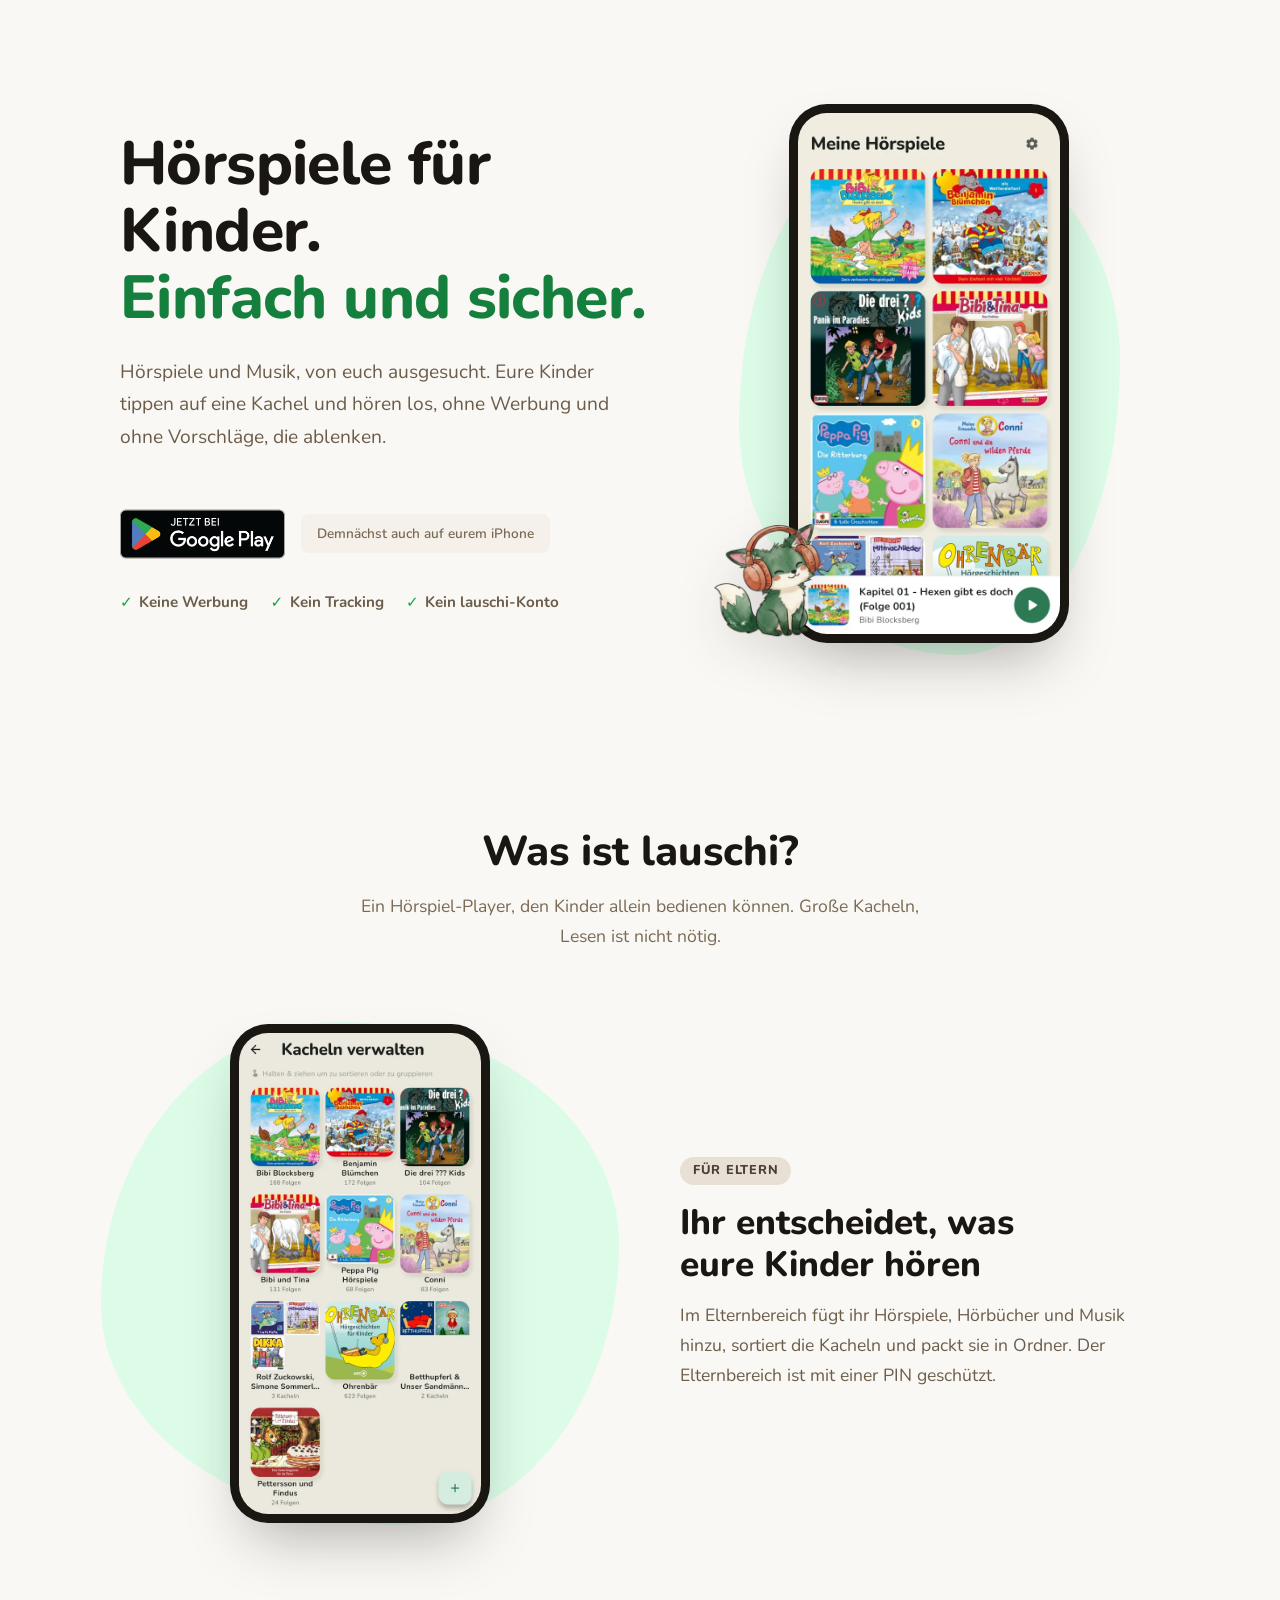
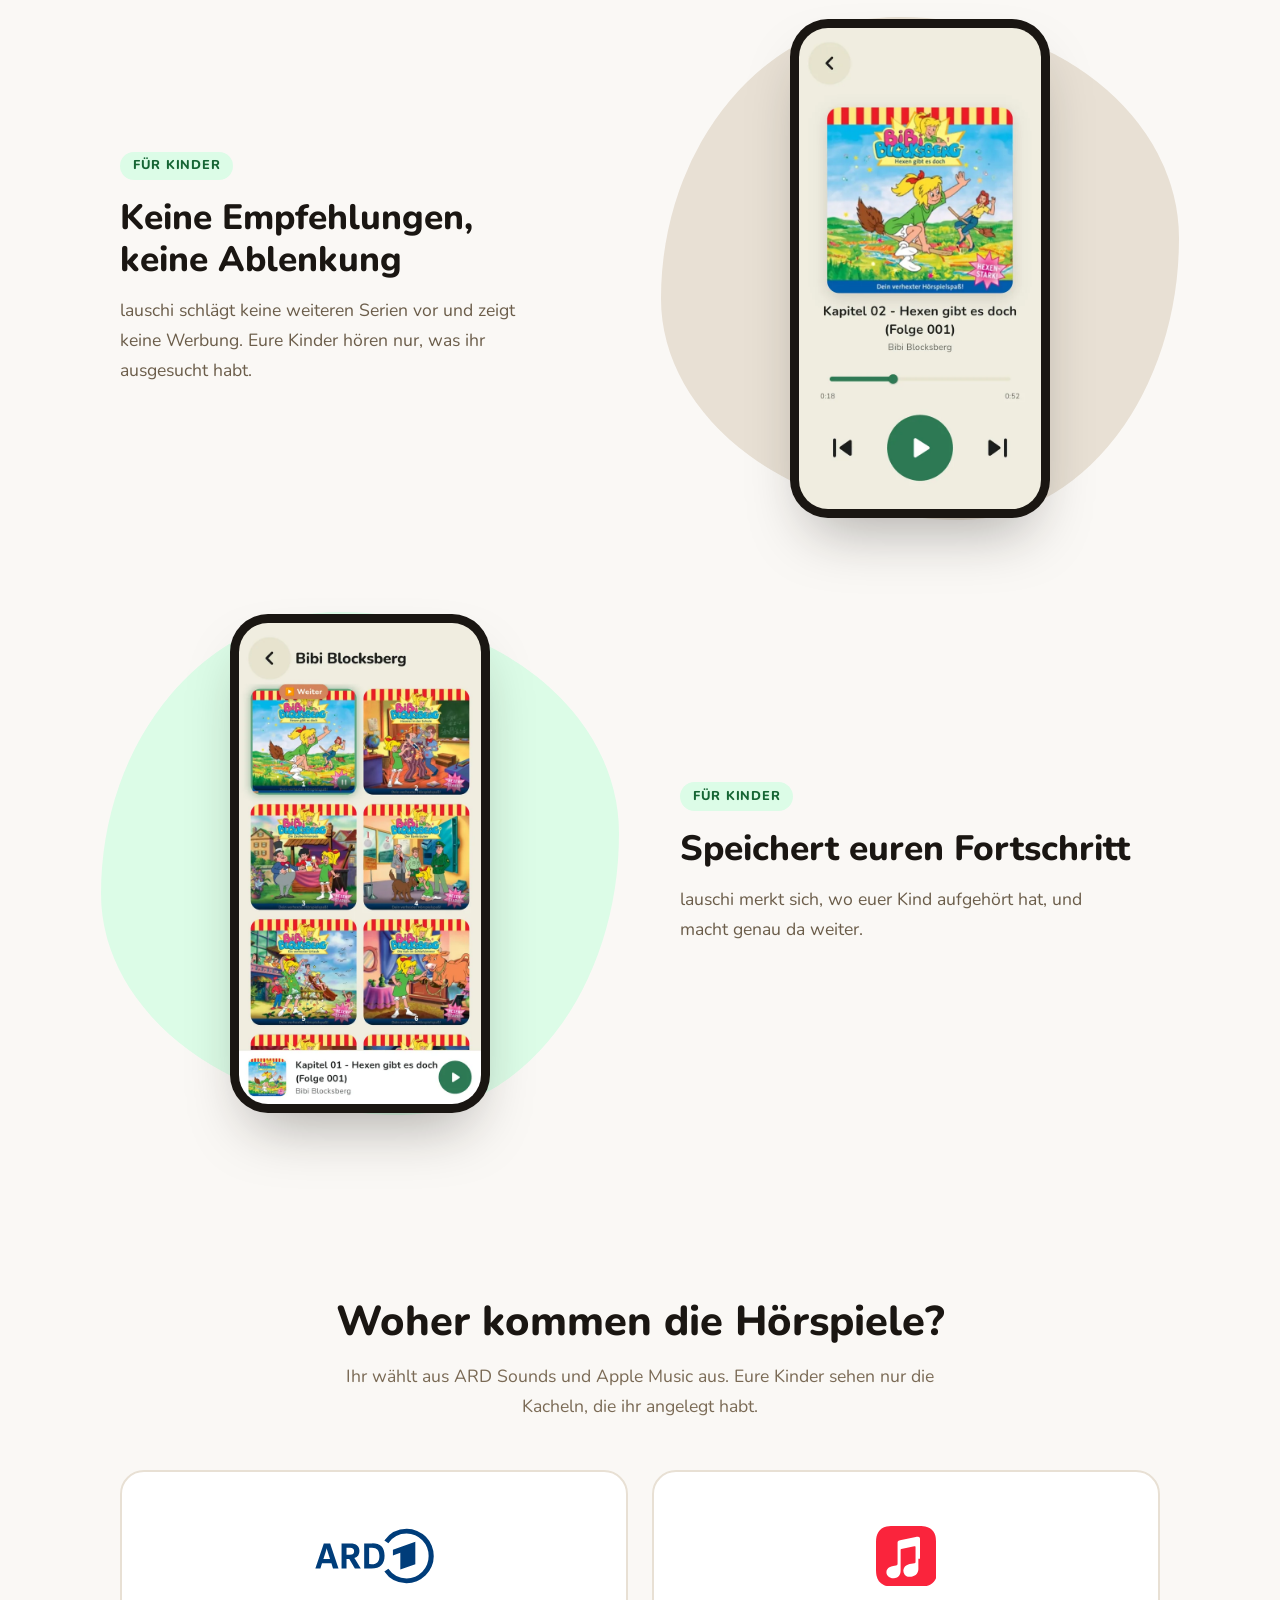
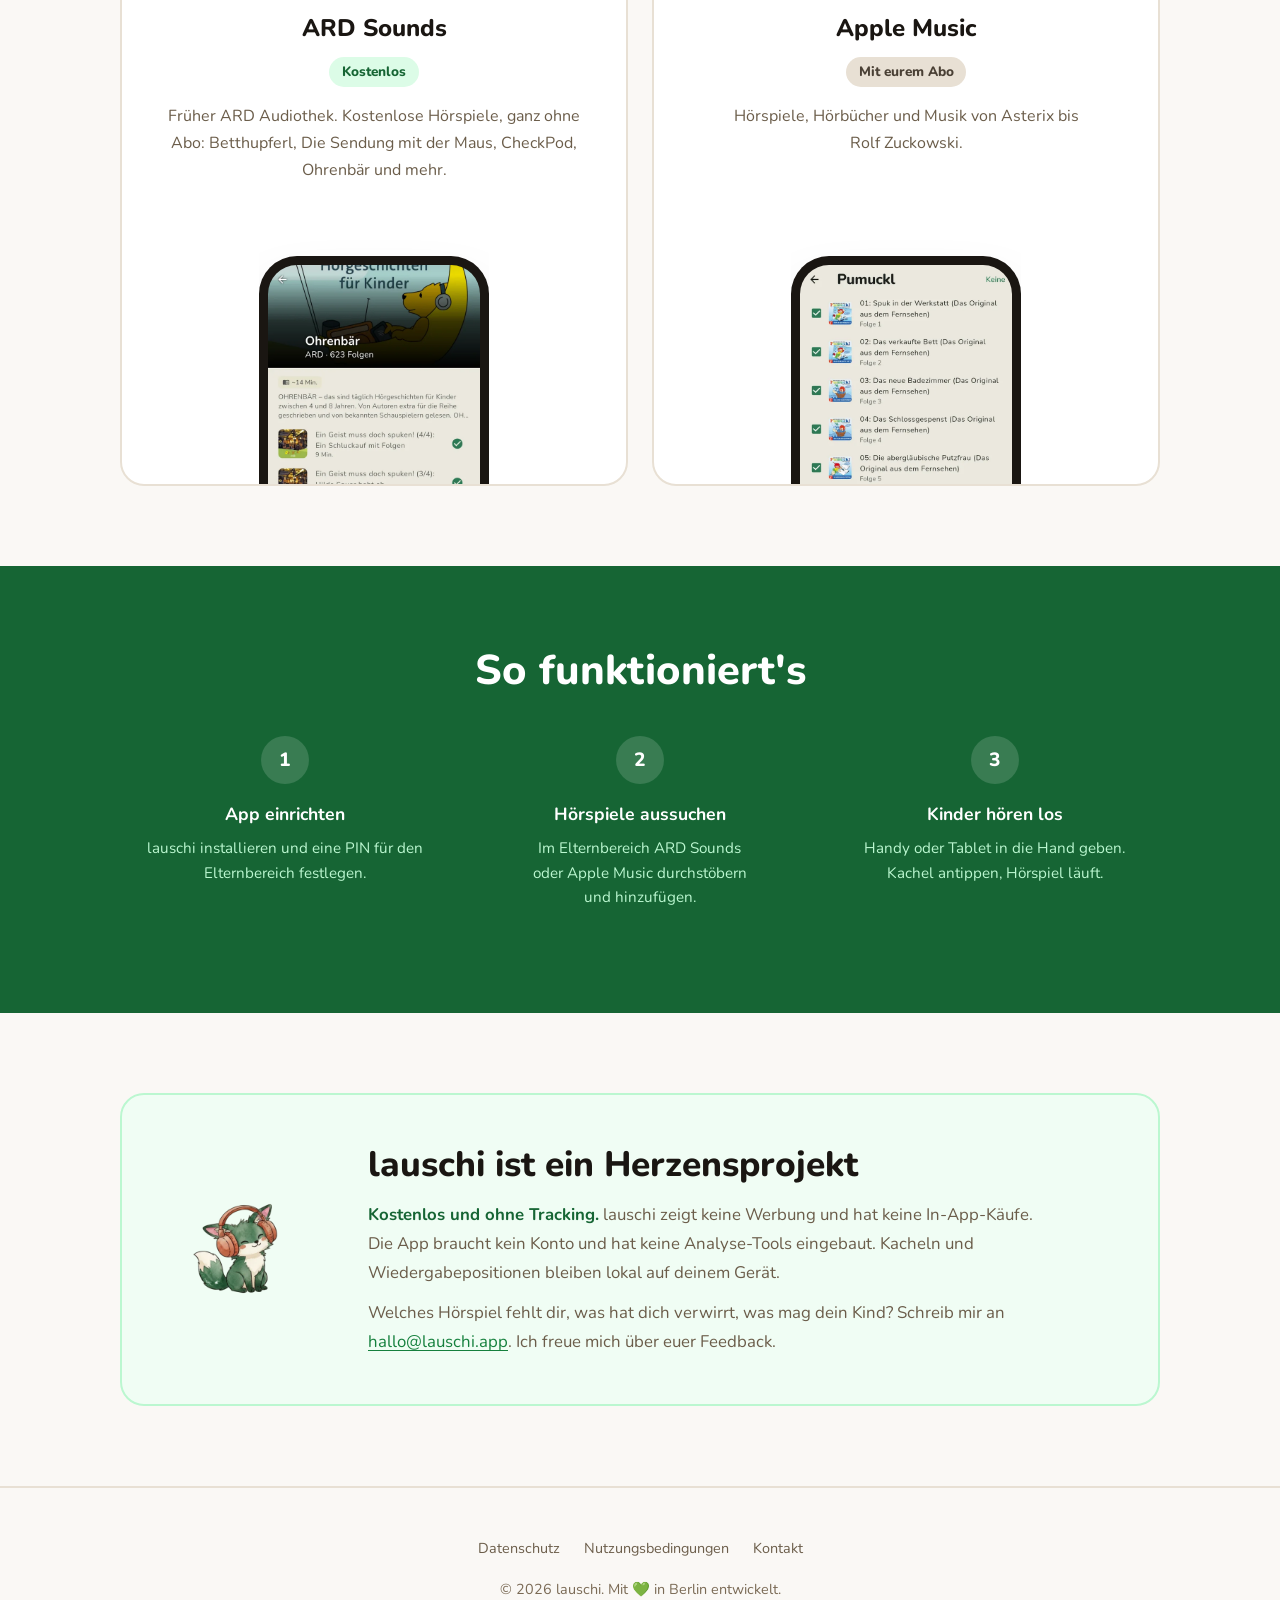
==== commit 8f51e2c8: "Describe the content without counts or the word Reihen The ARD card said "Tausende" and the Apple Mu" ====
--- a/index.html
+++ b/index.html
@@ -6,9 +6,34 @@
   <meta name="color-scheme" content="light">
   <title>lauschi - Hörspiel-Player für Kinder</title>
   <meta name="description" content="lauschi ist ein Hörspiel- und Musik-Player für Kinder. Hörspiele und Musik aus ARD Sounds (früher ARD Audiothek) und Apple Music, von euch ausgesucht. Eure Kinder tippen auf eine Kachel und hören los, ohne Werbung und ohne Vorschläge, die ablenken.">
+  <link rel="canonical" href="https://lauschi.app/">
+  <meta property="og:type" content="website">
+  <meta property="og:url" content="https://lauschi.app/">
+  <meta property="og:site_name" content="lauschi">
+  <meta property="og:locale" content="de_DE">
   <meta property="og:title" content="lauschi - Hörspiel-Player für Kinder">
   <meta property="og:description" content="Hörspiele und Musik, von euch ausgesucht. Eure Kinder tippen auf eine Kachel und hören los.">
-  <meta property="og:image" content="https://lauschi.app/mascot.png">
+  <meta property="og:image" content="https://lauschi.app/social/card.jpg">
+  <meta property="og:image:width" content="1200">
+  <meta property="og:image:height" content="630">
+  <meta property="og:image:alt" content="Hörspiele für Kinder. Einfach und sicher. Daneben die lauschi App mit bunten Hörspiel-Kacheln.">
+  <meta name="twitter:card" content="summary_large_image">
+  <script type="application/ld+json">
+  {
+    "@context": "https://schema.org",
+    "@type": "MobileApplication",
+    "name": "lauschi",
+    "description": "Hörspiel- und Musik-Player für Kinder. Eltern suchen Hörspiele und Musik aus ARD Sounds und Apple Music aus, Kinder tippen auf eine Kachel und hören los. Ohne Werbung, ohne Tracking, ohne lauschi-Konto.",
+    "url": "https://lauschi.app/",
+    "image": "https://lauschi.app/lauschi-icon.png",
+    "inLanguage": "de",
+    "operatingSystem": "Android",
+    "applicationCategory": "MultimediaApplication",
+    "installUrl": "https://play.google.com/store/apps/details?id=app.lauschi.lauschi",
+    "offers": { "@type": "Offer", "price": "0", "priceCurrency": "EUR" },
+    "author": { "@type": "Person", "name": "Christopher Grebs" }
+  }
+  </script>
   <link rel="icon" href="/favicon.svg" type="image/svg+xml">
   <link rel="preload" href="/fonts/nunito-latin.woff2" as="font" type="font/woff2" crossorigin>
   <link rel="stylesheet" href="/site.css">
@@ -64,7 +89,7 @@
       <div>
         <span class="pill tag muted">Für Eltern</span>
         <h3>Ihr entscheidet, was eure Kinder hören</h3>
-        <p>Im Elternbereich fügt ihr neue Reihen hinzu, sortiert die Kacheln und packt sie in Ordner. Der Elternbereich ist mit einer PIN geschützt.</p>
+        <p>Im Elternbereich fügt ihr Hörspiele, Hörbücher und Musik hinzu, sortiert die Kacheln und packt sie in Ordner. Der Elternbereich ist mit einer PIN geschützt.</p>
       </div>
     </article>
     <article class="row">
@@ -82,13 +107,13 @@
     <article class="row">
       <div class="shot">
         <div class="phone">
-          <img src="screenshots/02_series.webp" width="600" height="1192" loading="lazy" alt="Die Folgen einer Reihe, in der richtigen Reihenfolge">
+          <img src="screenshots/02_series.webp" width="600" height="1192" loading="lazy" alt="Die Folgen eines Hörspiels, in der richtigen Reihenfolge">
         </div>
       </div>
       <div>
         <span class="pill tag">Für Kinder</span>
         <h3>Speichert euren Fortschritt</h3>
-        <p>Alle Folgen in der richtigen Reihenfolge. lauschi merkt sich, wo euer Kind aufgehört hat, und macht genau da weiter.</p>
+        <p>lauschi merkt sich, wo euer Kind aufgehört hat, und macht genau da weiter.</p>
       </div>
     </article>
   </div>
@@ -106,7 +131,7 @@
       <div class="source-logo"><img src="icons/ard-sounds.svg" alt="" width="130" height="72"></div>
       <h3>ARD Sounds</h3>
       <span class="pill">Kostenlos</span>
-      <p>Früher ARD Audiothek. Tausende kostenlose Hörspiele, ganz ohne Abo: Betthupferl, Die Sendung mit der Maus, CheckPod, Ohrenbär und mehr.</p>
+      <p>Früher ARD Audiothek. Kostenlose Hörspiele, ganz ohne Abo: Betthupferl, Die Sendung mit der Maus, CheckPod, Ohrenbär und mehr.</p>
       <div class="peek">
         <div class="phone">
           <img src="screenshots/06_ard.webp" width="600" height="1192" loading="lazy" alt="Eine Sendung aus ARD Sounds mit ihren Folgen">
@@ -117,7 +142,7 @@
       <div class="source-logo"><img src="icons/apple-music.svg" alt="" width="60" height="60"></div>
       <h3>Apple Music</h3>
       <span class="pill muted">Mit eurem Abo</span>
-      <p>Über 300 Reihen von TKKG bis Conni, schon vorsortiert und in der richtigen Reihenfolge. Hörbücher und Kinderlieder haben eigene Einträge, Sammelalben und Filmmusik sind aussortiert.</p>
+      <p>Hörspiele, Hörbücher und Musik von Asterix bis Rolf Zuckowski.</p>
       <div class="peek">
         <div class="phone">
           <img src="screenshots/05_detail.webp" width="600" height="1192" loading="lazy" alt="Pumuckl aus dem Katalog, alle Folgen schon nummeriert">
@@ -136,7 +161,7 @@
     </li>
     <li class="step">
       <h3>Hörspiele aussuchen</h3>
-      <p>Im Elternbereich Reihen aus ARD Sounds oder Apple Music durchstöbern und hinzufügen.</p>
+      <p>Im Elternbereich ARD Sounds oder Apple Music durchstöbern und hinzufügen.</p>
     </li>
     <li class="step">
       <h3>Kinder hören los</h3>
@@ -157,7 +182,7 @@
         auf deinem Gerät.
       </p>
       <p>
-        Welche Reihe fehlt dir, was hat dich verwirrt, was mag dein Kind?
+        Welches Hörspiel fehlt dir, was hat dich verwirrt, was mag dein Kind?
         Schreib mir an <a href="mailto:hallo@lauschi.app?subject=Feedback%20zu%20lauschi">hallo@lauschi.app</a>.
         Ich freue mich über euer Feedback.
       </p>
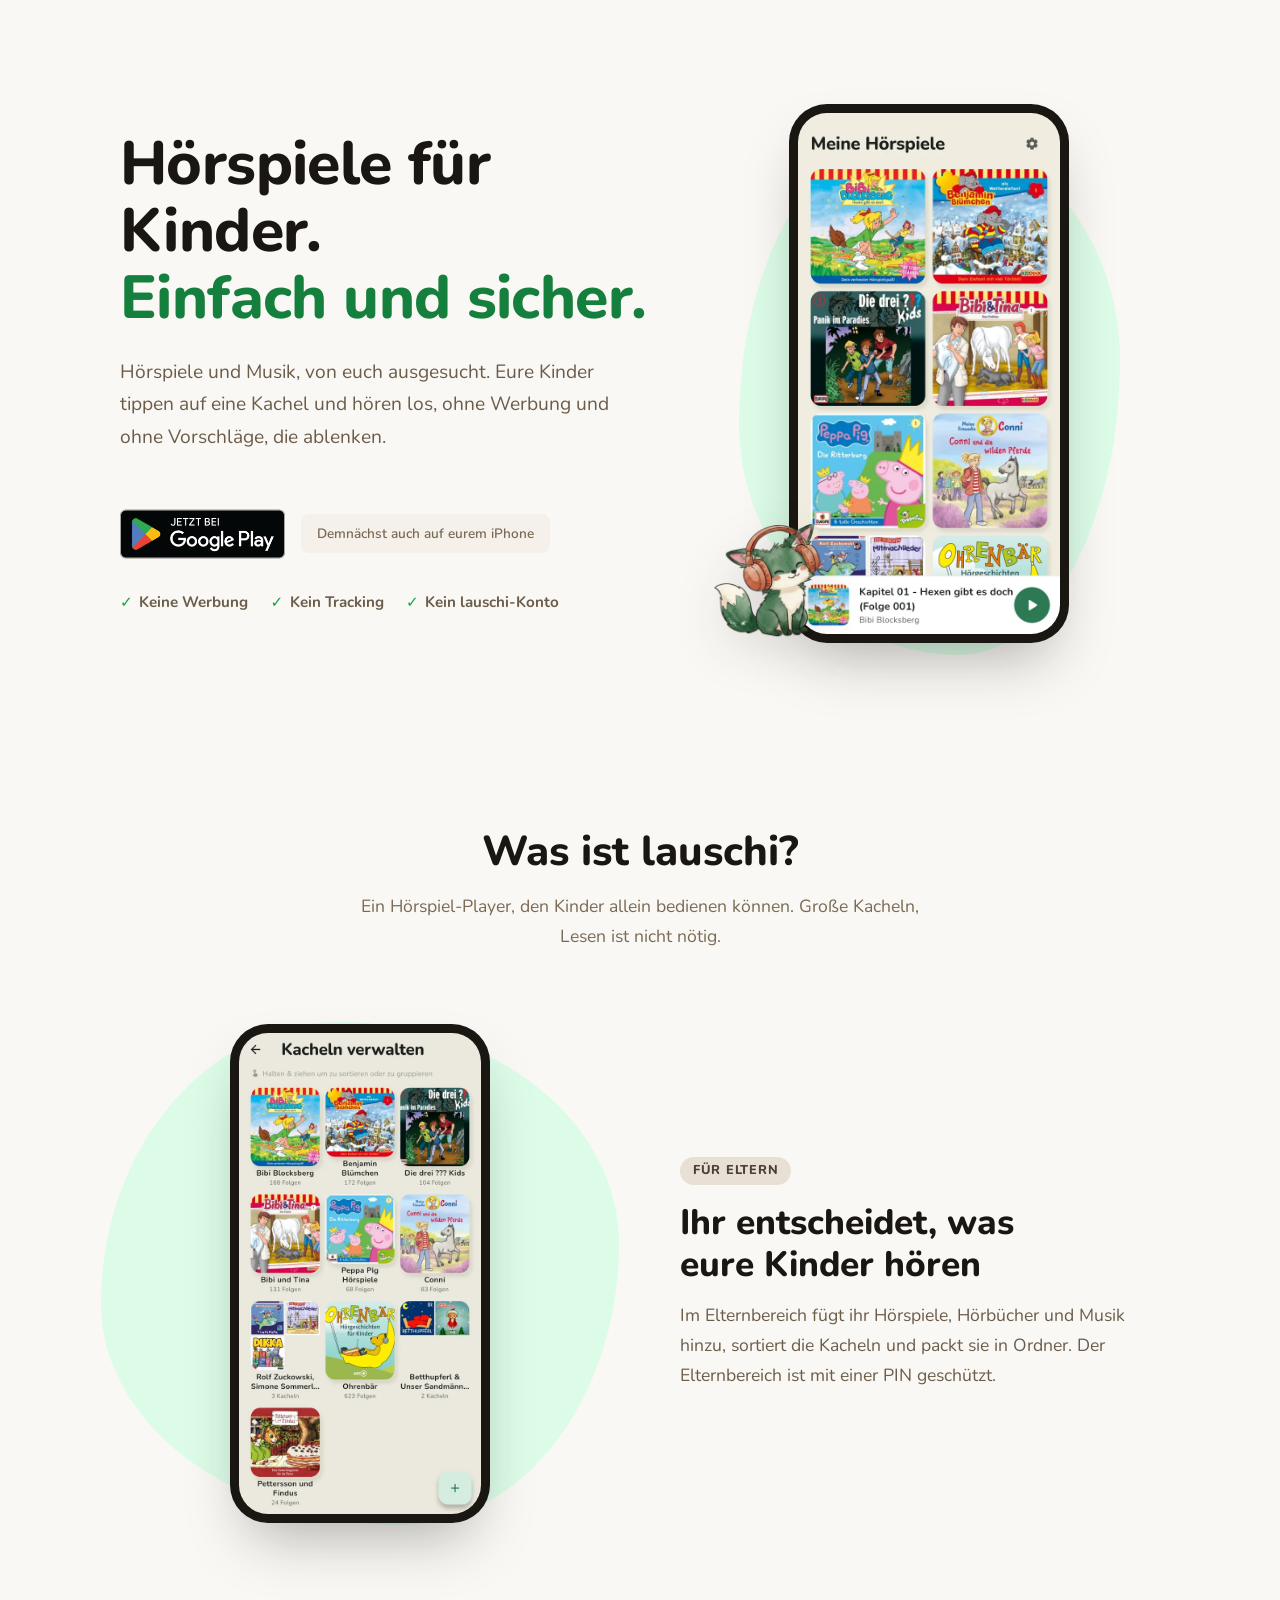
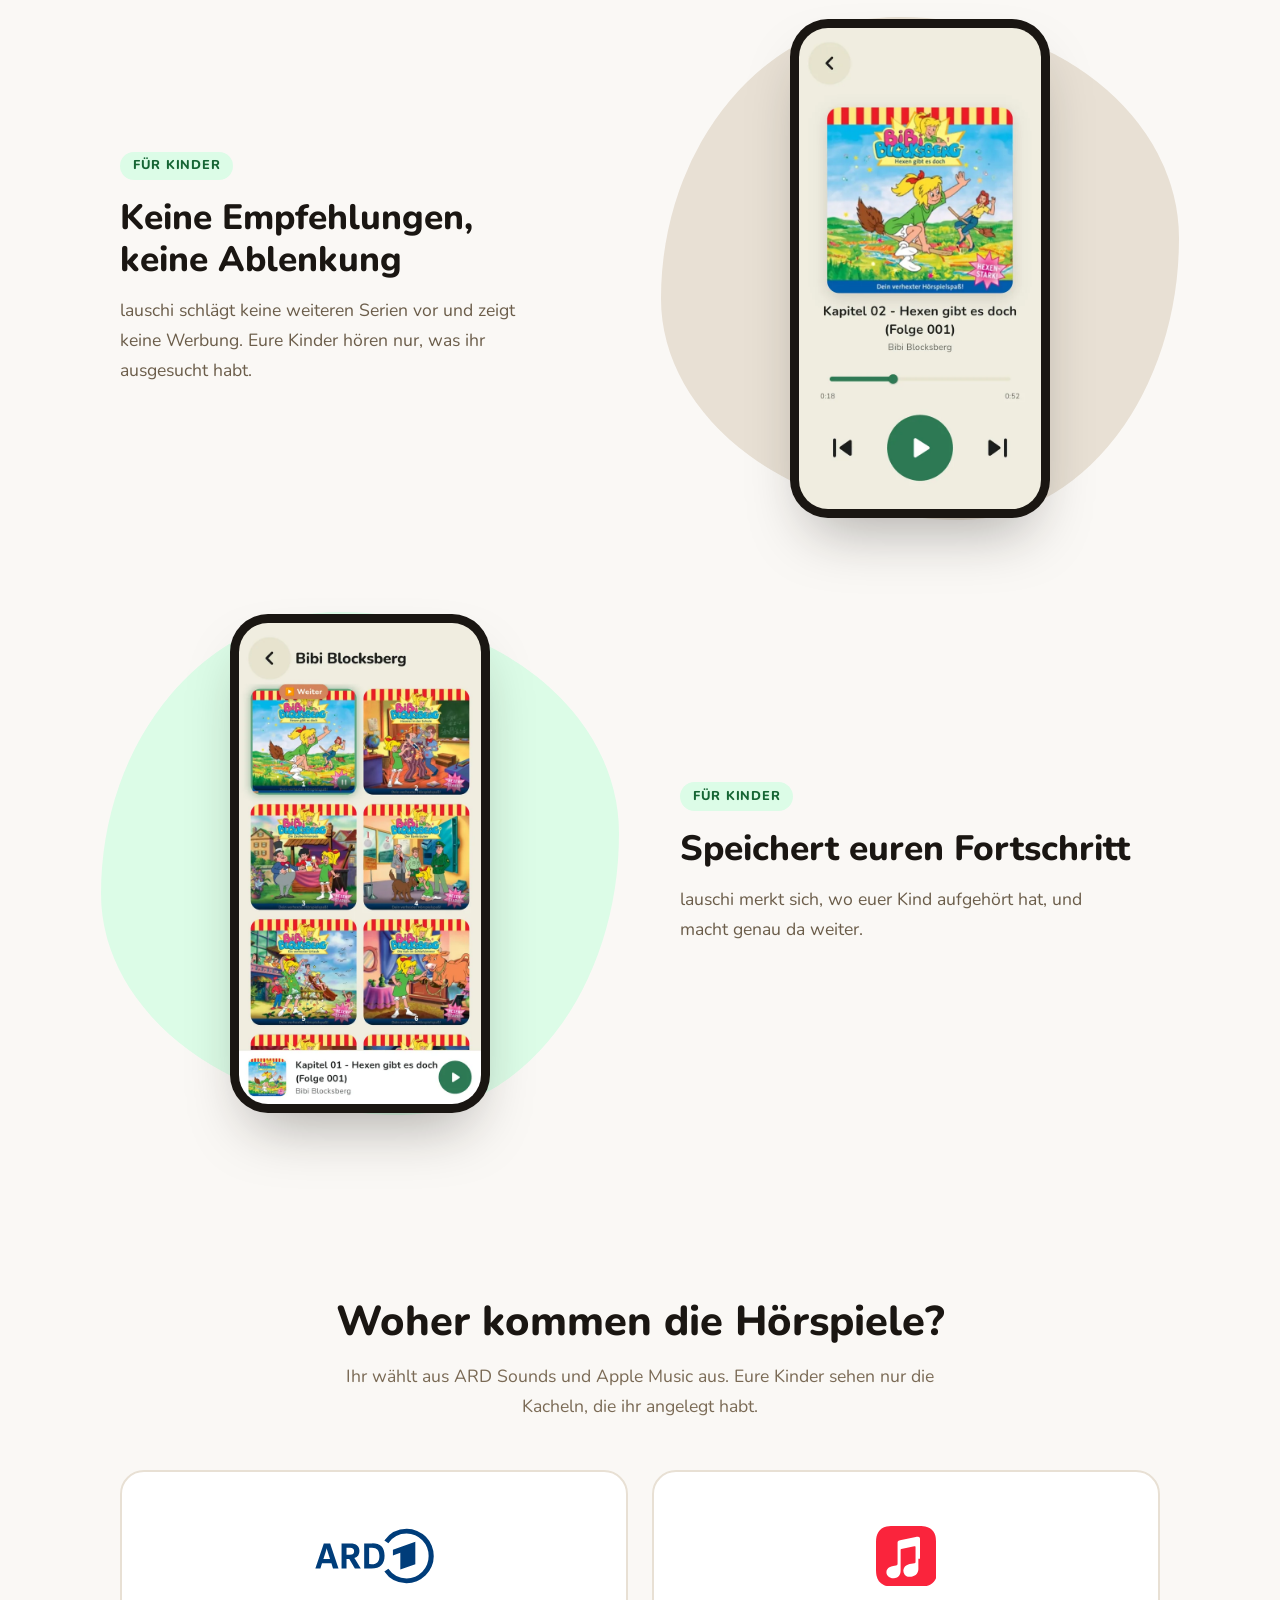
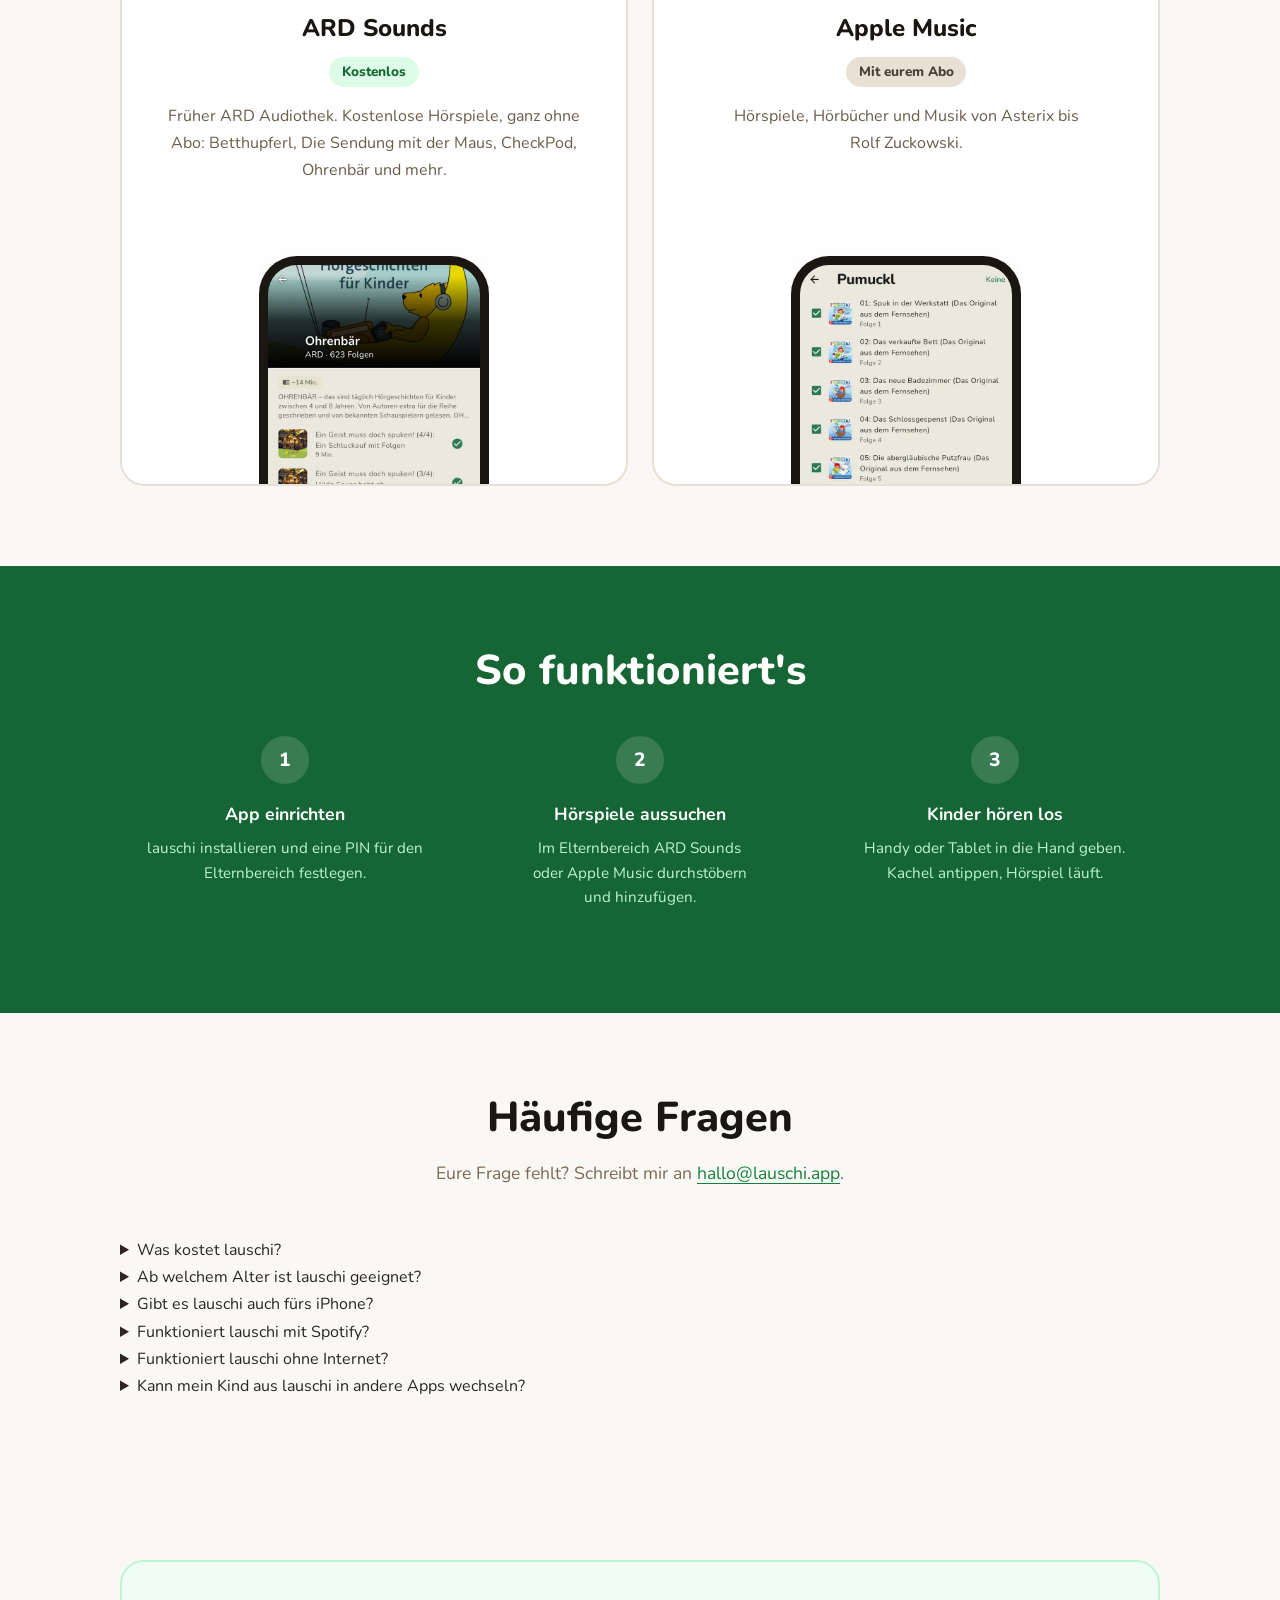
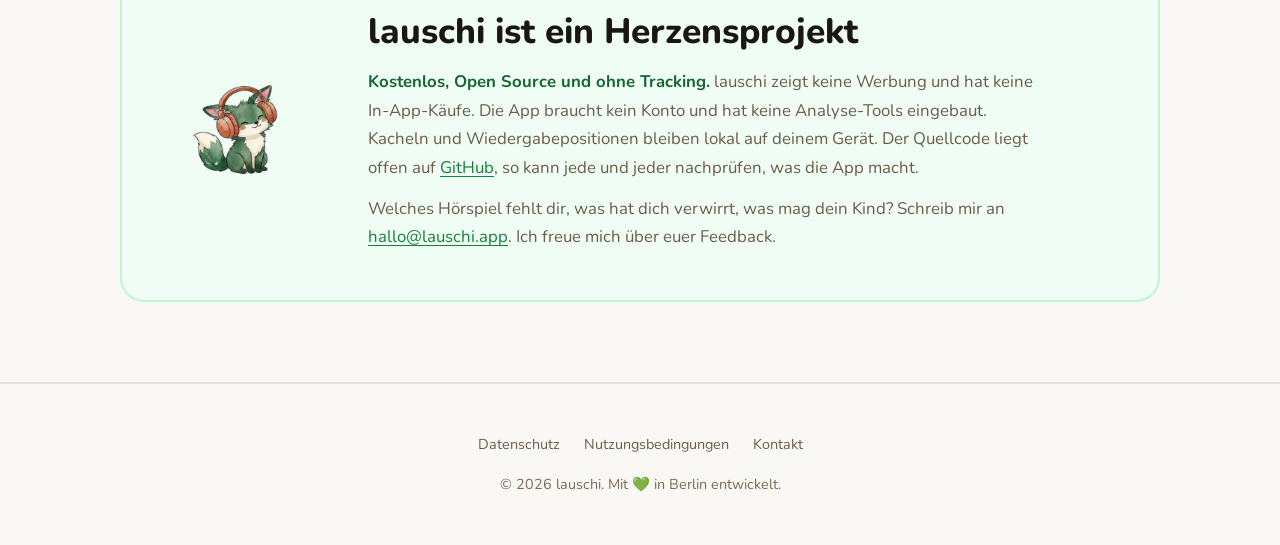
==== commit bad35408: "Mention that lauschi is Open Source and link the code on GitHub The closing box called lauschi free " ====
--- a/index.html
+++ b/index.html
@@ -170,16 +170,53 @@
   </ol>
 </section>
 
+<section class="faq">
+  <div class="centered">
+    <h2>Häufige Fragen</h2>
+    <p class="subtitle">
+      Eure Frage fehlt? Schreibt mir an <a href="mailto:hallo@lauschi.app">hallo@lauschi.app</a>.
+    </p>
+  </div>
+  <div class="questions">
+    <details>
+      <summary>Was kostet lauschi?</summary>
+      <p>Nichts. lauschi ist kostenlos, ohne Werbung und ohne In-App-Käufe. Die Hörspiele aus ARD Sounds sind auch kostenlos, nur für Apple Music braucht ihr ein eigenes Abo.</p>
+    </details>
+    <details>
+      <summary>Ab welchem Alter ist lauschi geeignet?</summary>
+      <p>Ab 3 Jahren. Eure Kinder müssen nicht lesen können: Jedes Hörspiel ist eine große Kachel mit seinem Cover, ein Tipp reicht.</p>
+    </details>
+    <details>
+      <summary>Gibt es lauschi auch fürs iPhone?</summary>
+      <p>Die iPhone-Version ist in Arbeit. Schreibt mir gern an <a href="mailto:hallo@lauschi.app?subject=lauschi%20f%C3%BCrs%20iPhone">hallo@lauschi.app</a>, dann sage ich euch Bescheid, sobald sie fertig ist.</p>
+    </details>
+    <details>
+      <summary>Funktioniert lauschi mit Spotify?</summary>
+      <p>Leider noch nicht. Spotify öffnet seine Schnittstelle für andere Apps nur noch für Unternehmen mit mindestens 250.000 aktiven Nutzern. Ohne diese Freigabe dürfen höchstens fünf Personen eine App mit Spotify verbinden, und das reicht nicht für eine App im Play Store. Wenn ihr Interesse an Spotify habt, schreibt mir gern an <a href="mailto:hallo@lauschi.app?subject=Spotify%20in%20lauschi">hallo@lauschi.app</a>.</p>
+    </details>
+    <details>
+      <summary>Funktioniert lauschi ohne Internet?</summary>
+      <p>Nein. lauschi streamt die Hörspiele und braucht dafür eine Internetverbindung. Unterwegs ohne WLAN verbraucht das mobile Daten.</p>
+    </details>
+    <details>
+      <summary>Kann mein Kind aus lauschi in andere Apps wechseln?</summary>
+      <p>lauschi hat dafür keinen besonderen Mechanismus, sondern verlässt sich auf Android, das eine App auf dem Bildschirm festhalten kann. Sucht in den Einstellungen nach „anpinnen“ oder „anheften“, je nach Hersteller heißt es anders. Ist lauschi angepinnt, kommt euer Kind erst wieder heraus, wenn ihr die App löst.</p>
+    </details>
+  </div>
+</section>
+
 <section>
   <div class="closing">
     <img src="mascot.webp" alt="" width="400" height="400" loading="lazy">
     <div>
       <h2>lauschi ist ein Herzensprojekt</h2>
       <p>
-        <strong>Kostenlos und ohne Tracking.</strong> lauschi zeigt keine Werbung
-        und hat keine In-App-Käufe. Die App braucht kein Konto und hat keine
-        Analyse-Tools eingebaut. Kacheln und Wiedergabepositionen bleiben lokal
-        auf deinem Gerät.
+        <strong>Kostenlos, Open Source und ohne Tracking.</strong> lauschi zeigt
+        keine Werbung und hat keine In-App-Käufe. Die App braucht kein Konto und
+        hat keine Analyse-Tools eingebaut. Kacheln und Wiedergabepositionen
+        bleiben lokal auf deinem Gerät. Der Quellcode liegt offen
+        auf <a href="https://github.com/EnTeQuAk/lauschi">GitHub</a>, so kann
+        jede und jeder nachprüfen, was die App macht.
       </p>
       <p>
         Welches Hörspiel fehlt dir, was hat dich verwirrt, was mag dein Kind?
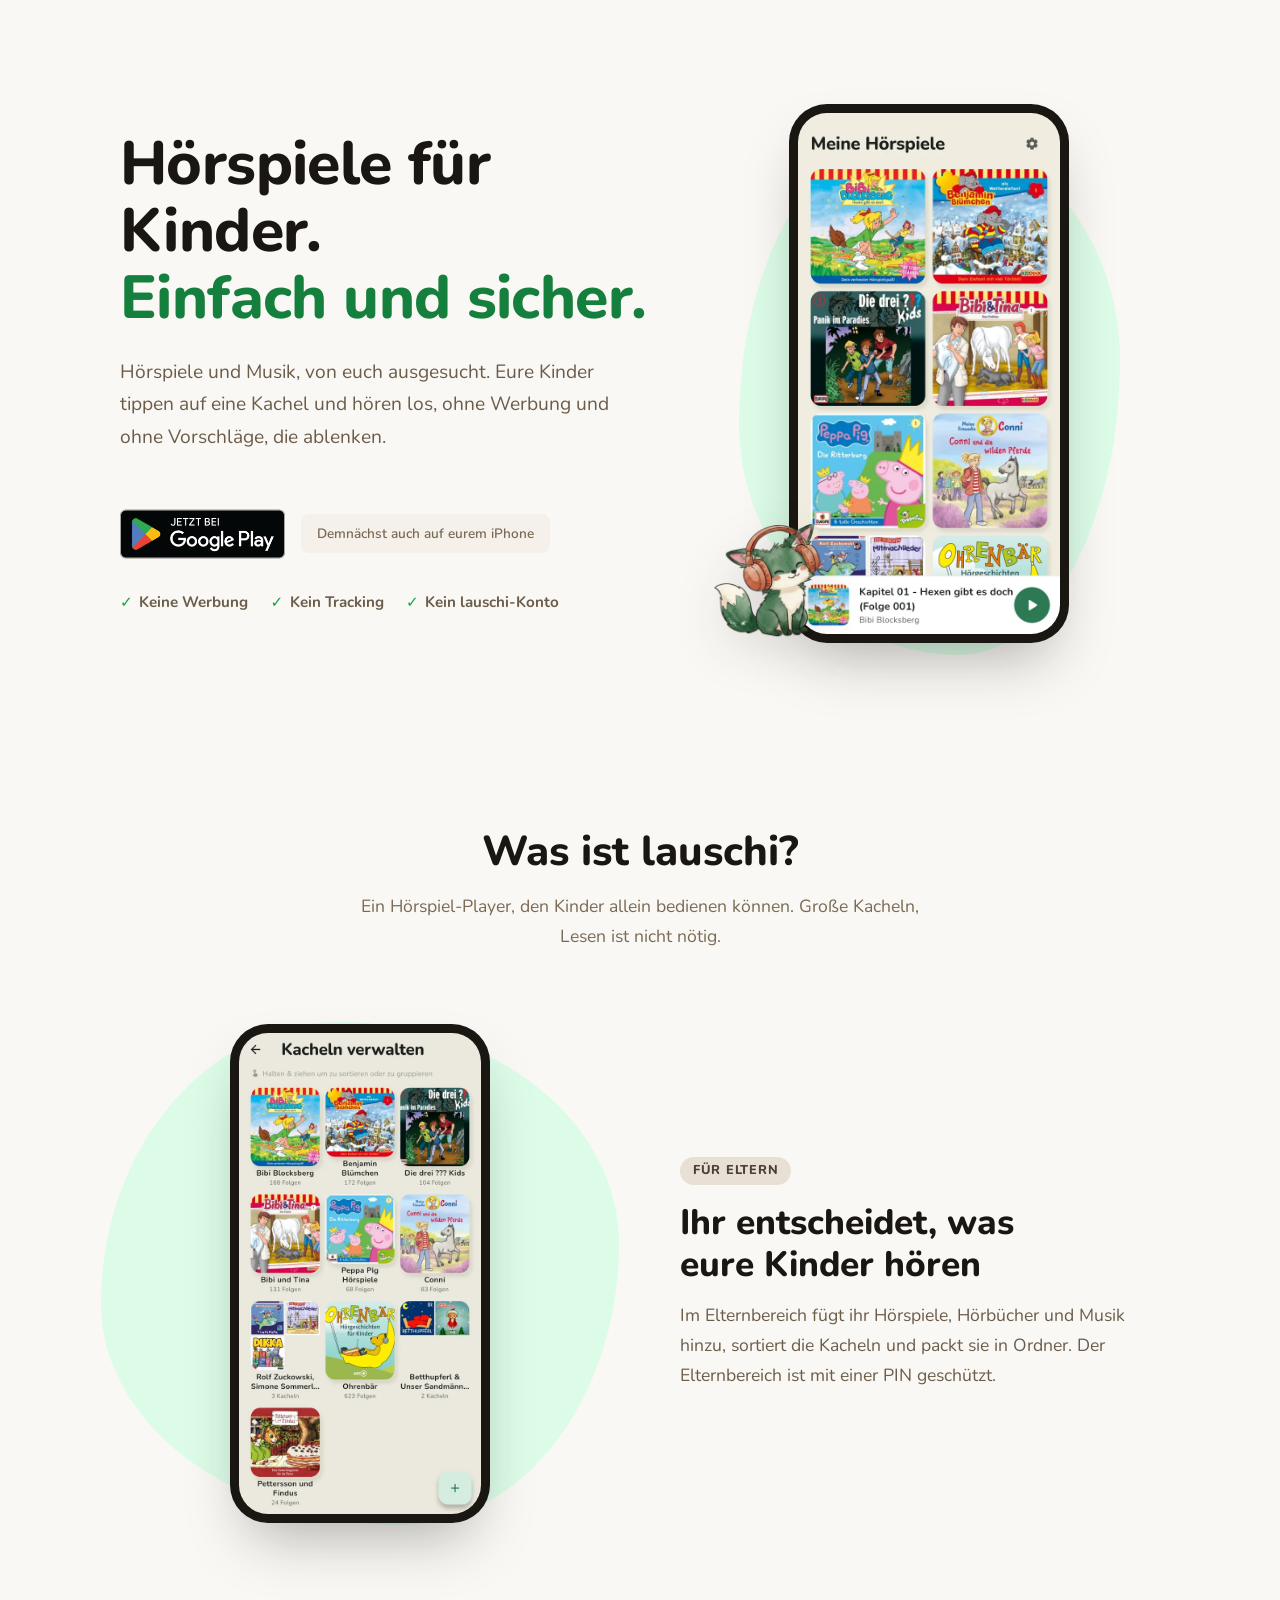
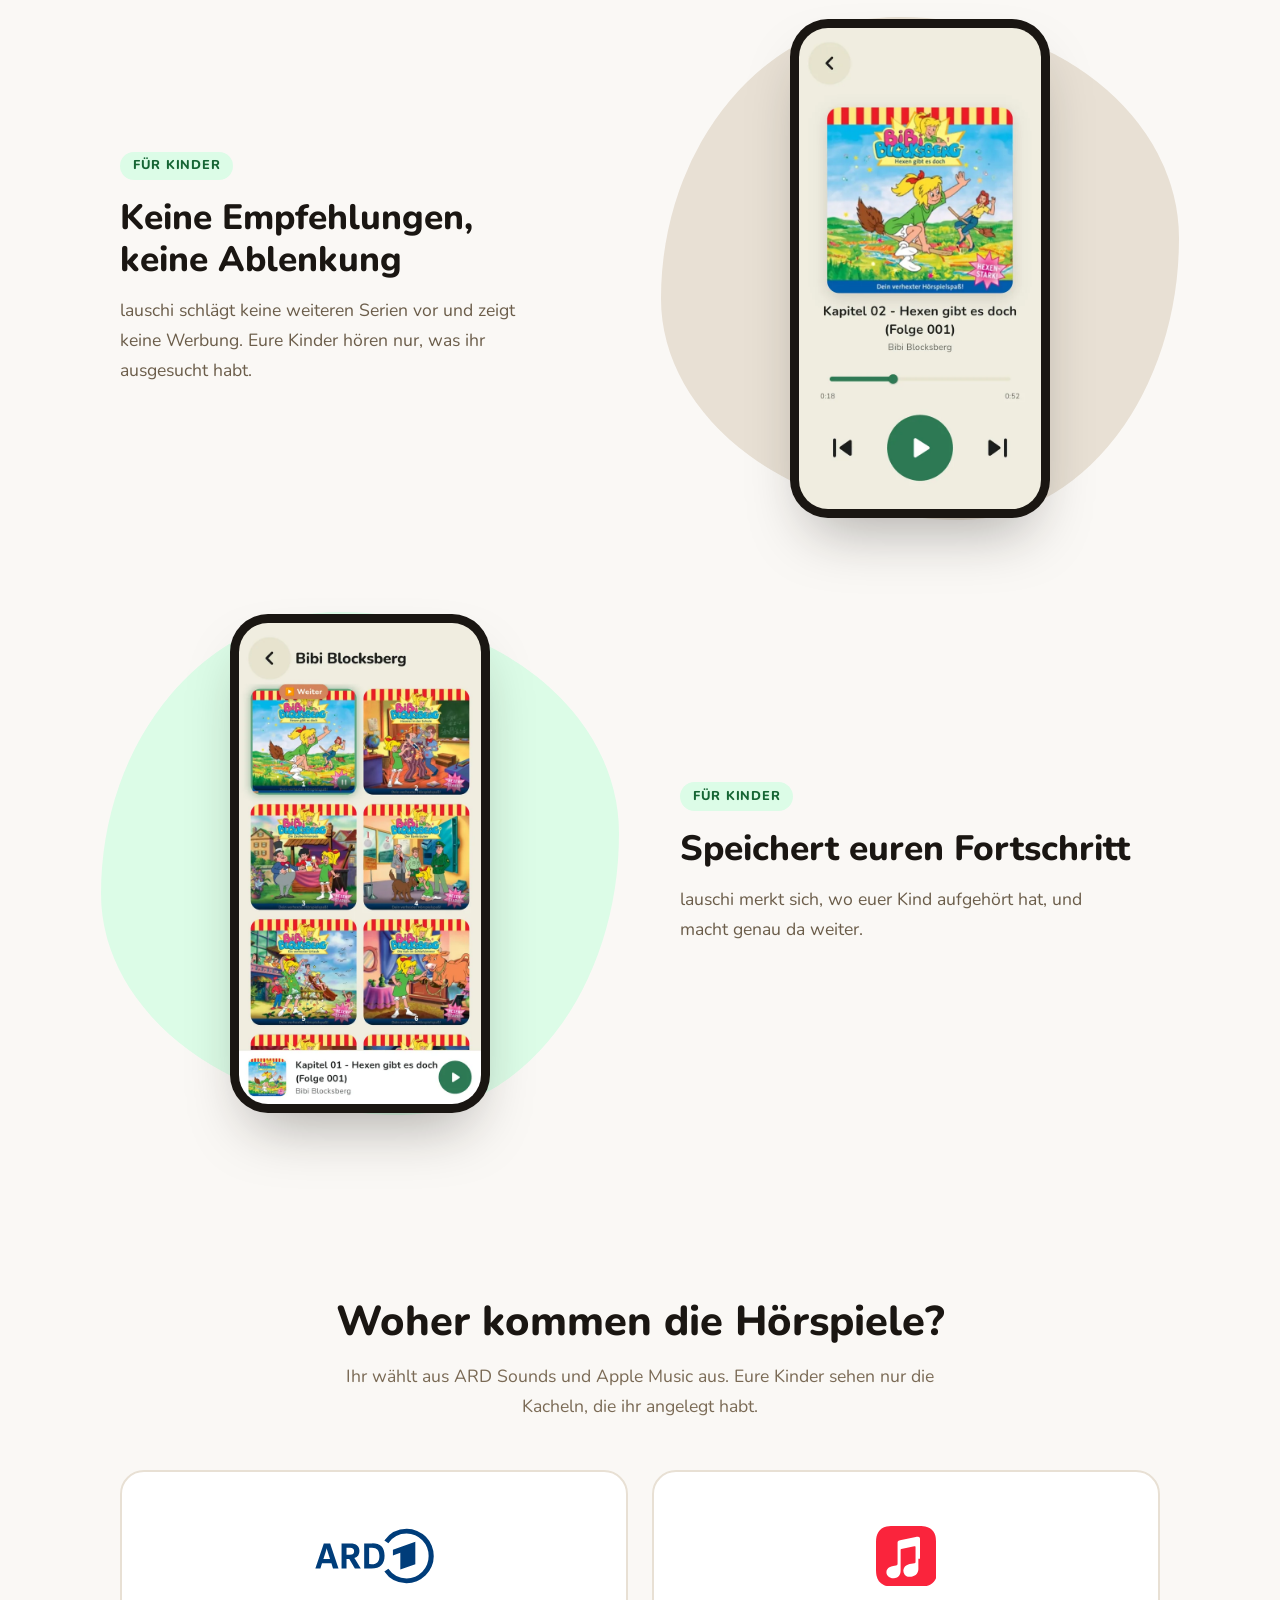
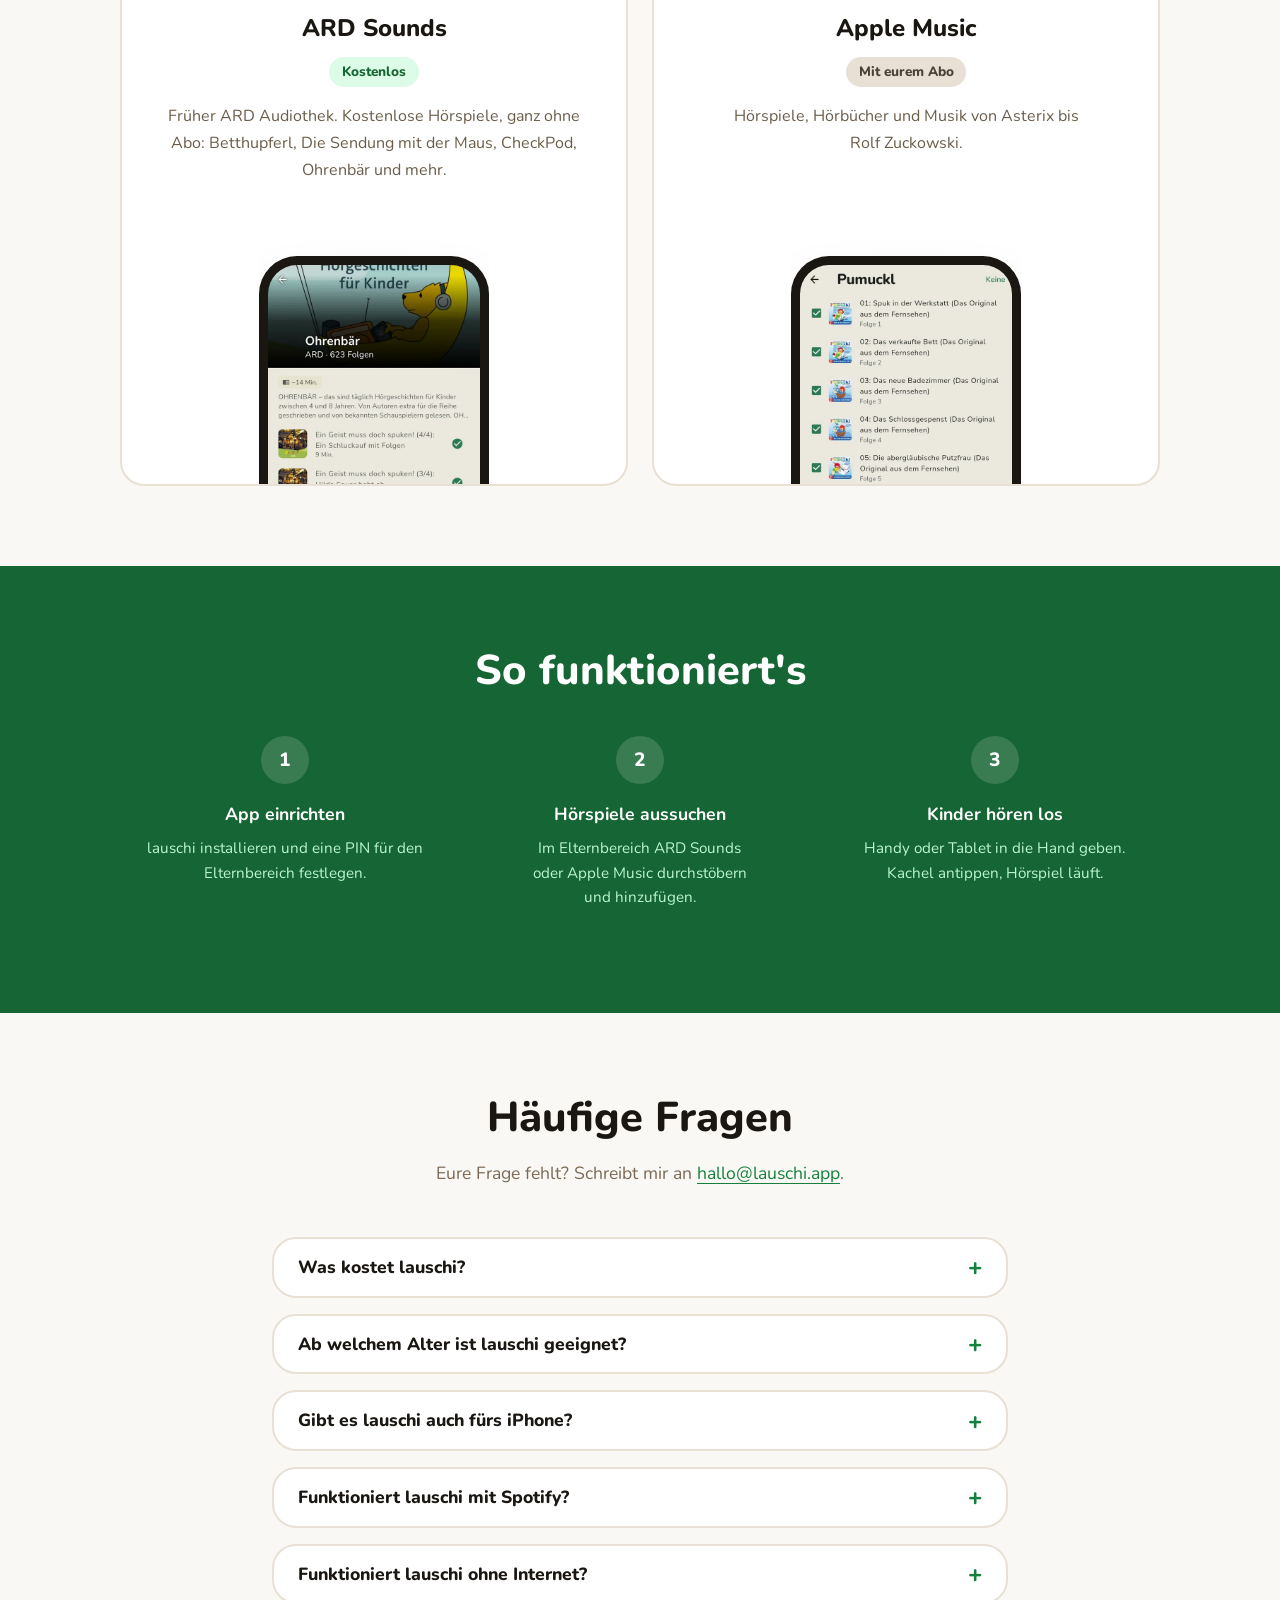
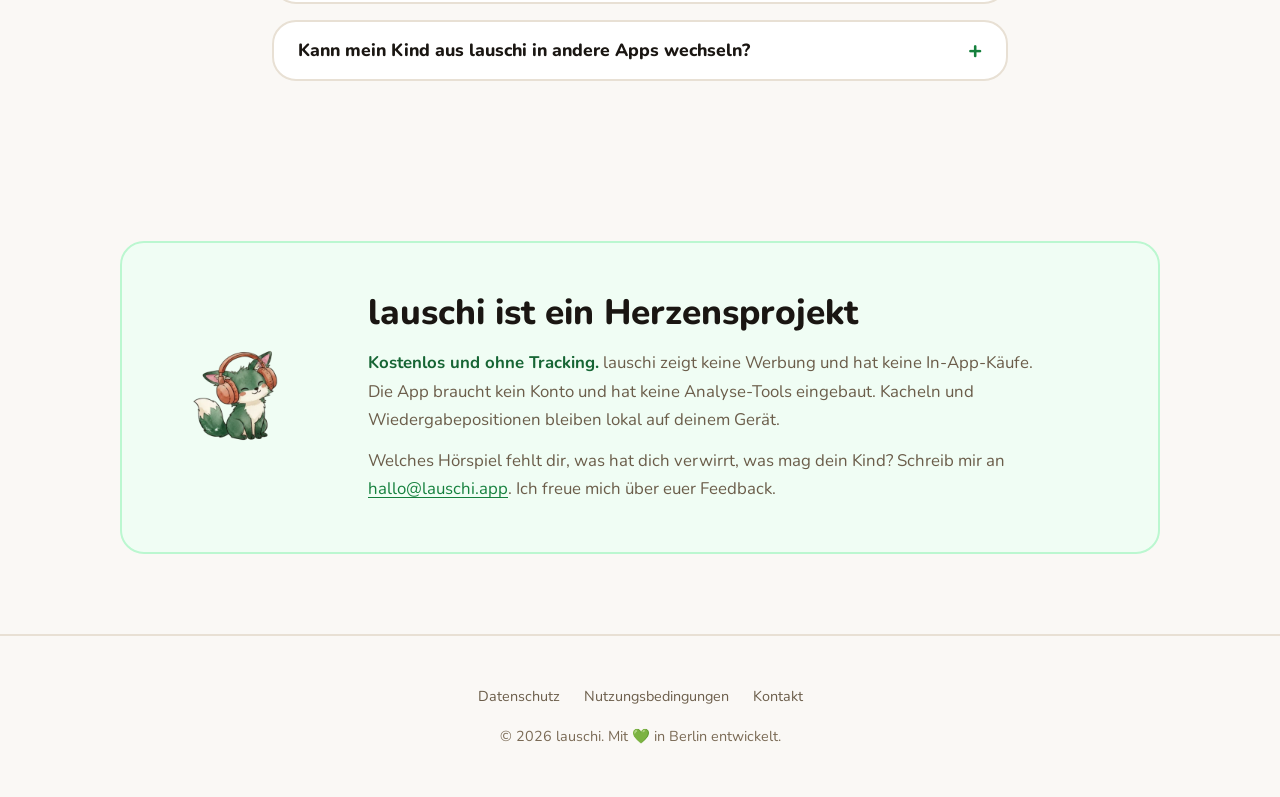
==== commit d8f189d7: "feat: Add an FAQ for the questions parents ask before installing The page didn't say in plain text w" ====
--- a/index.html
+++ b/index.html
@@ -211,12 +211,10 @@
     <div>
       <h2>lauschi ist ein Herzensprojekt</h2>
       <p>
-        <strong>Kostenlos, Open Source und ohne Tracking.</strong> lauschi zeigt
-        keine Werbung und hat keine In-App-Käufe. Die App braucht kein Konto und
-        hat keine Analyse-Tools eingebaut. Kacheln und Wiedergabepositionen
-        bleiben lokal auf deinem Gerät. Der Quellcode liegt offen
-        auf <a href="https://github.com/EnTeQuAk/lauschi">GitHub</a>, so kann
-        jede und jeder nachprüfen, was die App macht.
+        <strong>Kostenlos und ohne Tracking.</strong> lauschi zeigt keine Werbung
+        und hat keine In-App-Käufe. Die App braucht kein Konto und hat keine
+        Analyse-Tools eingebaut. Kacheln und Wiedergabepositionen bleiben lokal
+        auf deinem Gerät.
       </p>
       <p>
         Welches Hörspiel fehlt dir, was hat dich verwirrt, was mag dein Kind?
--- a/site.css
+++ b/site.css
@@ -409,6 +409,48 @@
   }
 }
 
+/* Native <details>, so answers open without JS and stay in the page text. */
+.questions {
+  display: grid;
+  gap: var(--space-sm);
+  max-inline-size: 46rem;
+  margin-inline: auto;
+
+  & details {
+    background: white;
+    border: 2px solid var(--sand-200);
+    border-radius: var(--radius-card);
+    padding: var(--space-sm) var(--space-md);
+    &[open] { border-color: var(--green-200); }
+  }
+  & summary {
+    display: flex;
+    justify-content: space-between;
+    align-items: center;
+    gap: var(--space-sm);
+    font-size: 1.1rem;
+    line-height: 1.4;
+    font-weight: 800;
+    color: var(--sand-900);
+    cursor: pointer;
+    list-style: none;
+    &::-webkit-details-marker { display: none; }
+    &::after {
+      content: '+' / '';
+      flex-shrink: 0;
+      font-size: 1.5rem;
+      line-height: 1;
+      color: var(--green-700);
+      transition: rotate 0.2s;
+    }
+  }
+  & [open] summary::after { rotate: 45deg; }
+  & p {
+    margin-block-start: 0.5rem;
+    color: var(--sand-600);
+  }
+}
+
 .closing {
   display: grid;
   gap: var(--space-md);
